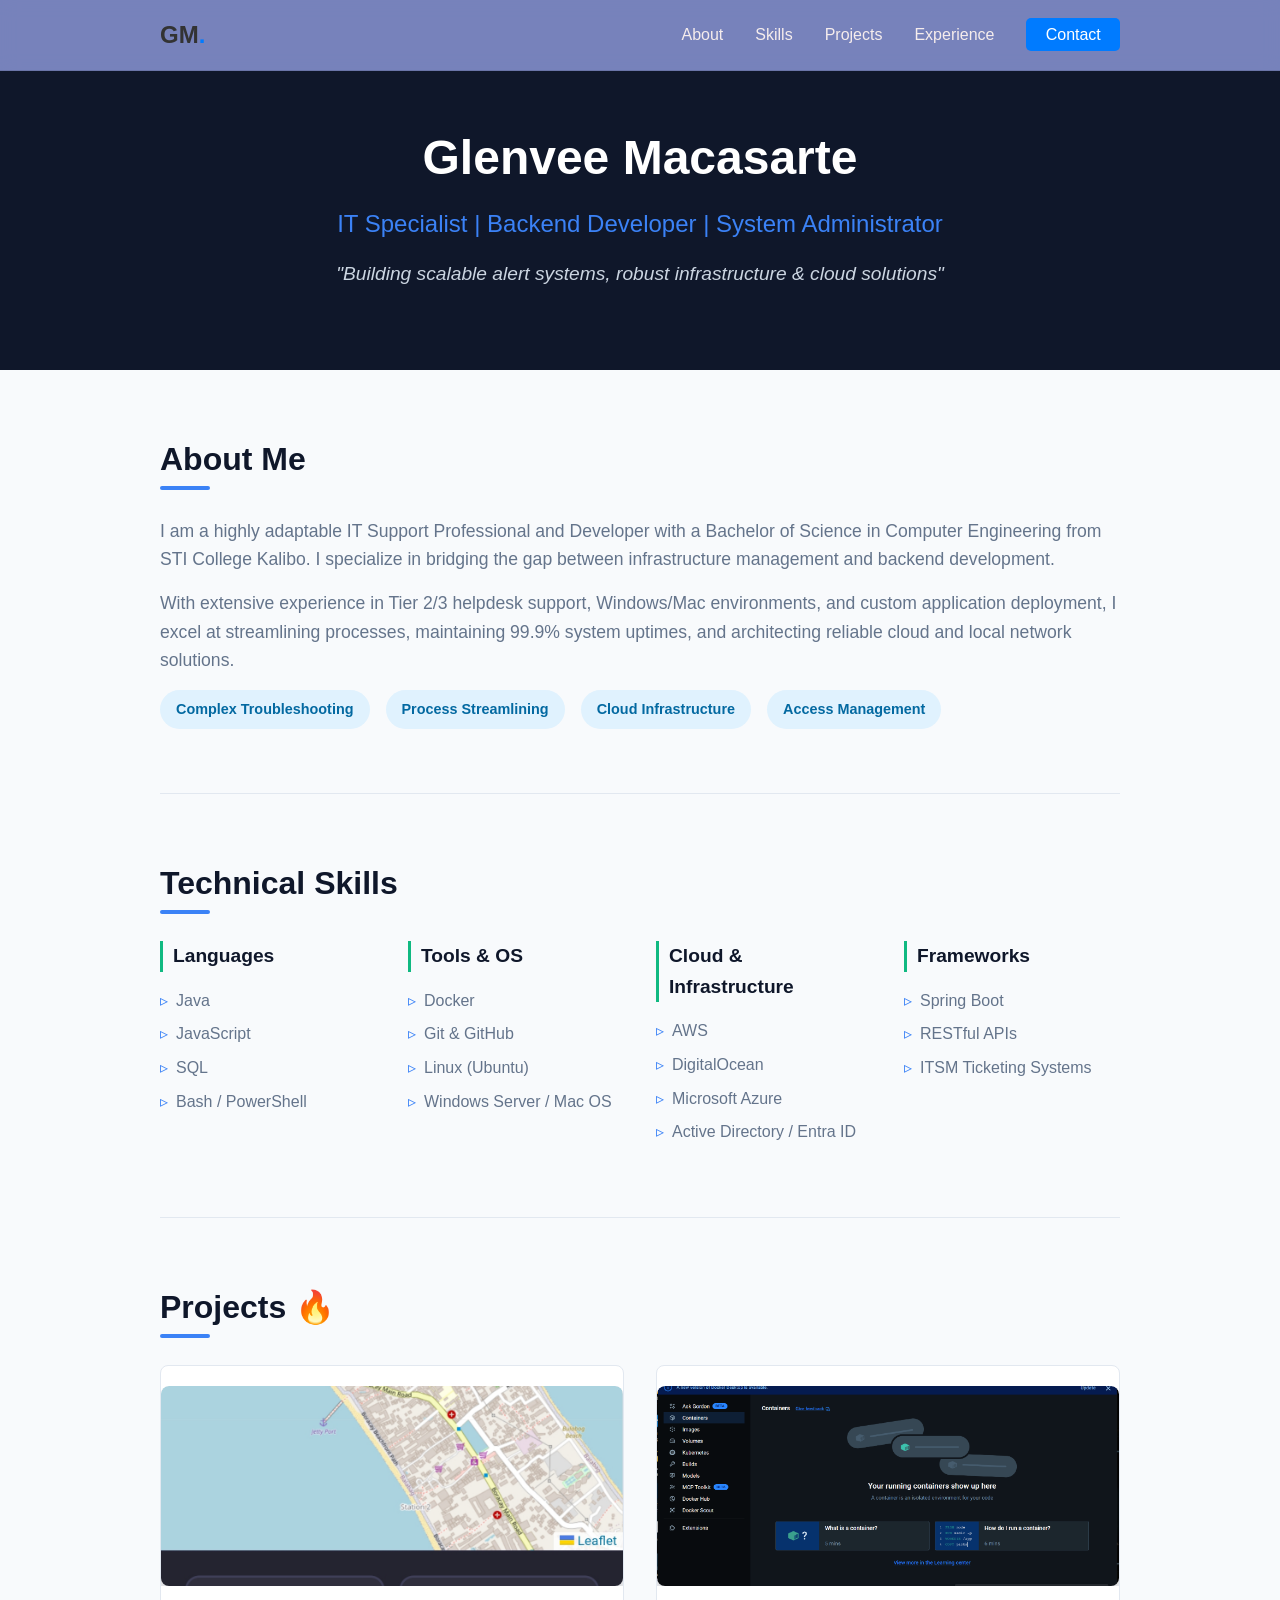
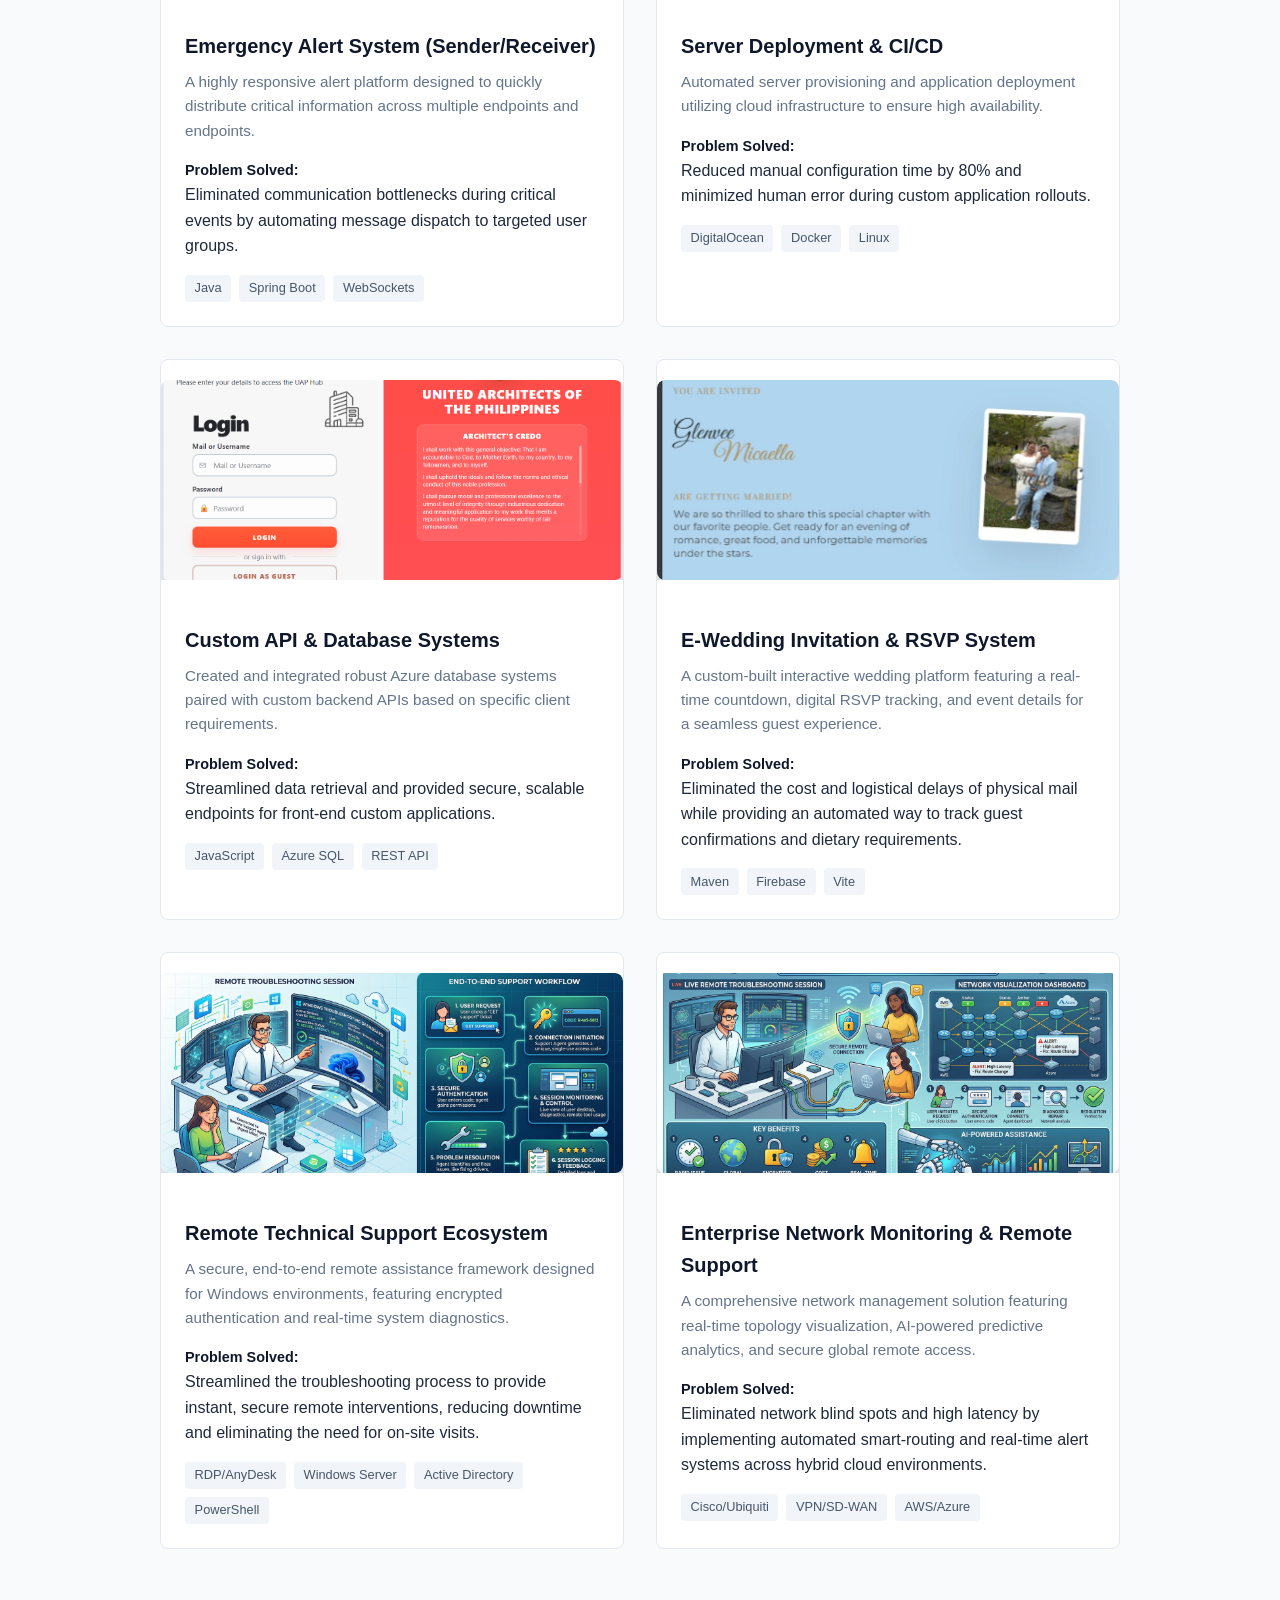
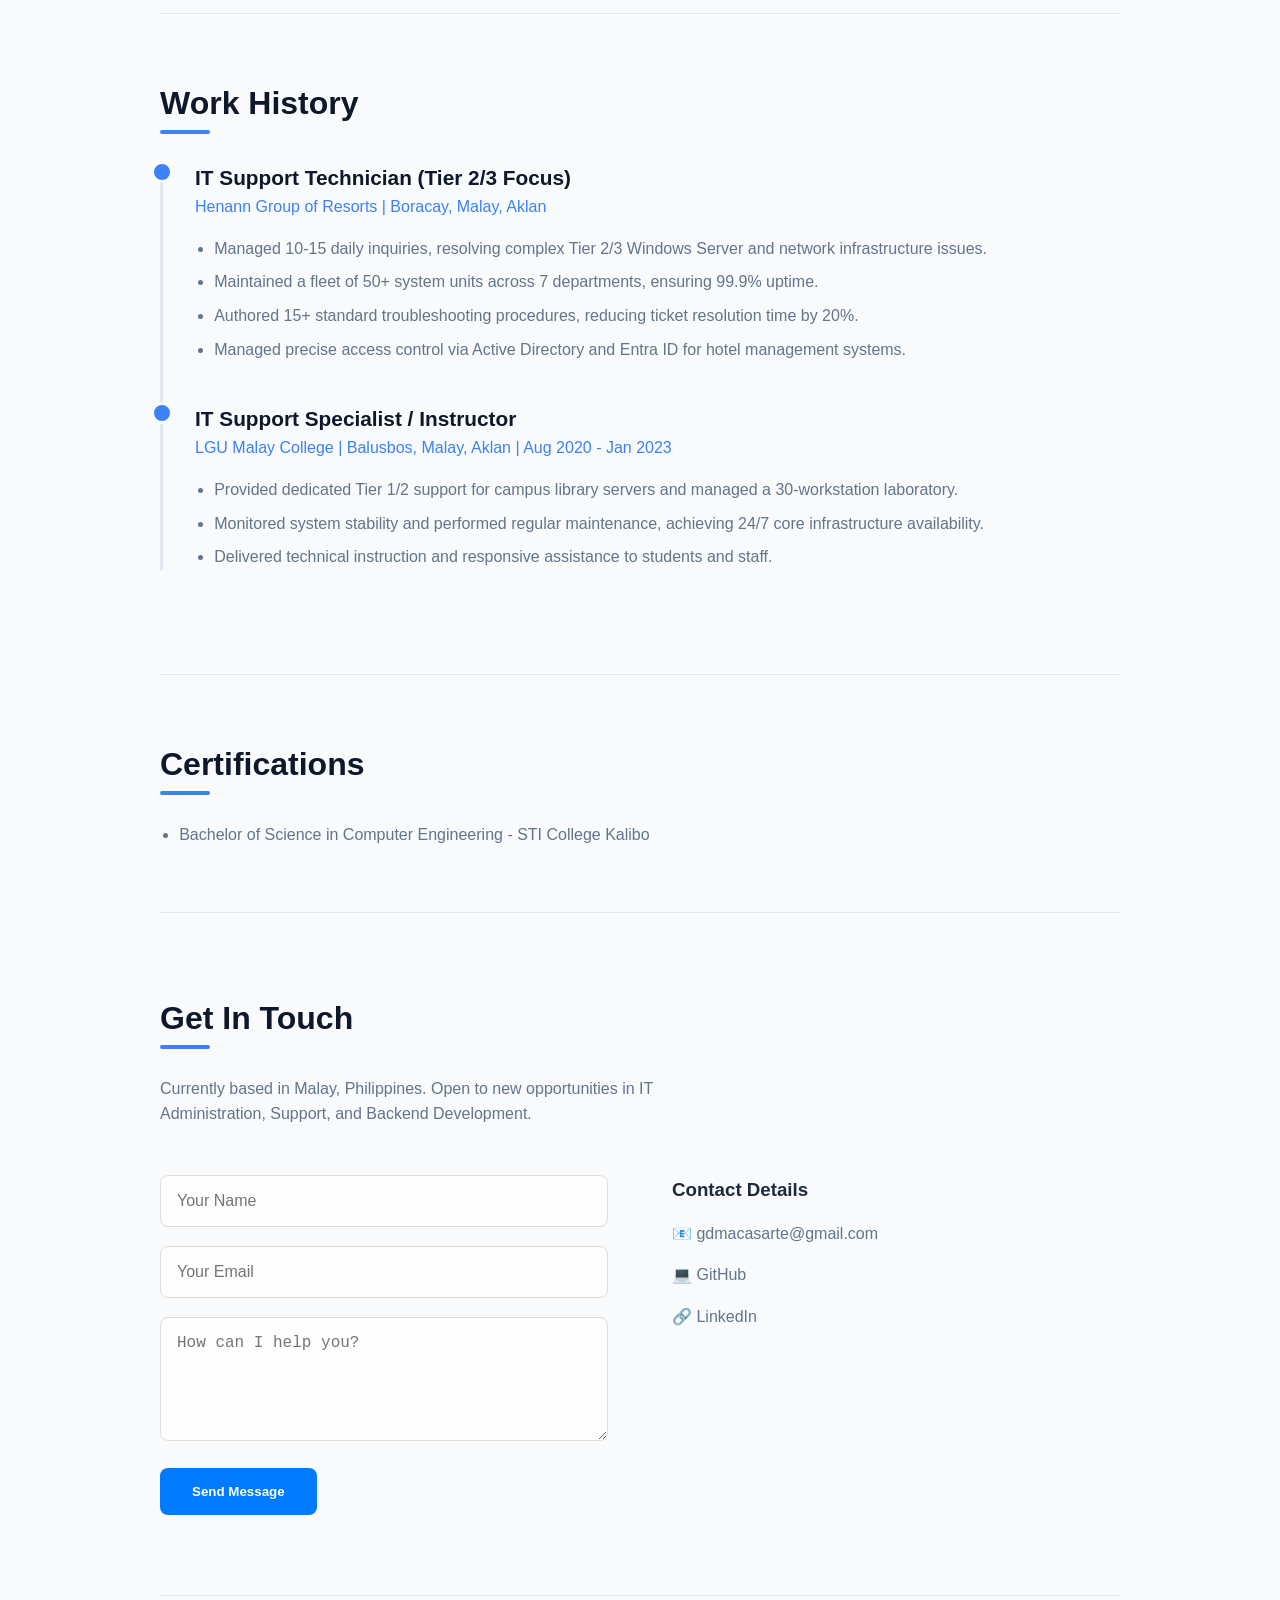
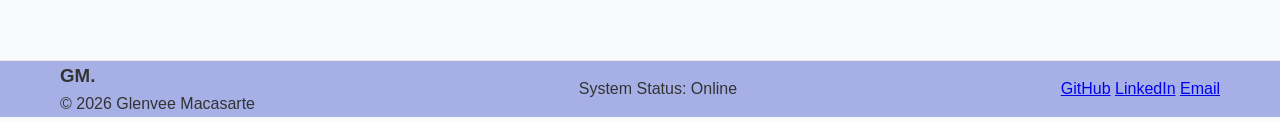
==== Portfolio/index.html @ 79150c3b "Revise portfolio HTML for enhanced SEO and content Updated portfolio HTML with new metadata, improve" ====
<!DOCTYPE html>
<html lang="en">
<head>
    <meta charset="UTF-8">
    <meta name="viewport" content="width=device-width, initial-scale=1.0">
    
    <title>Glenvee Macasarte | System Administrator & DevOps Portfolio</title>
    <meta name="title" content="Glenvee Macasarte | System Administrator & DevOps Portfolio">
    <meta name="description" content="Portfolio of Glenvee Macasarte, an IT Specialist bridging traditional IT operations with modern cloud DevOps and custom application deployment.">
    <meta name="author" content="Glenvee Macasarte">

    <meta property="og:type" content="website">
    <meta property="og:url" content="https://evildee09-glitch.github.io/GMPortfolio/Portfolio/">
    <meta property="og:title" content="Glenvee Macasarte | System Administrator & DevOps Portfolio">
    <meta property="og:description" content="Portfolio of Glenvee Macasarte, an IT Specialist bridging traditional IT operations with modern cloud DevOps and custom application deployment.">
    <meta property="og:image" content="https://evildee09-glitch.github.io/GMPortfolio/Portfolio/preview-image.jpg">

    <link rel="canonical" href="https://evildee09-glitch.github.io/GMPortfolio/Portfolio/">

    <link rel="icon" type="image/x-icon" href="favicon.ico">

    <link rel="stylesheet" href="style.css">
</head>
<body>
<nav class="navbar">
    <div class="container nav-container">
        <div class="logo">GM<span>.</span></div>
        <ul class="nav-links">
            <li><a href="#about">About</a></li>
            <li><a href="#skills">Skills</a></li>
            <li><a href="#projects">Projects</a></li>
            <li><a href="#experience">Experience</a></li>
            <li><a href="#contact" class="nav-cta">Contact</a></li>
        </ul>
    </div>
</nav>

<header class="hero">
    <div class="container">
        <h1>Glenvee Macasarte</h1>
        <h2>IT Specialist | Backend Developer | System Administrator</h2>
        <p class="tagline">"Building scalable alert systems, robust infrastructure & cloud solutions"</p>
    </div>
</header>

<div class="container">

    <section id="about">
        <h2 class="section-title">About Me</h2>
        <div class="about-content">
            <p>I am a highly adaptable IT Support Professional and Developer with a Bachelor of Science in Computer Engineering from STI College Kalibo. I specialize in bridging the gap between infrastructure management and backend development.</p>
            <p>With extensive experience in Tier 2/3 helpdesk support, Windows/Mac environments, and custom application deployment, I excel at streamlining processes, maintaining 99.9% system uptimes, and architecting reliable cloud and local network solutions.</p>

            <div class="strengths-list">
                <span class="strength-badge">Complex Troubleshooting</span>
                <span class="strength-badge">Process Streamlining</span>
                <span class="strength-badge">Cloud Infrastructure</span>
                <span class="strength-badge">Access Management</span>
            </div>
        </div>
    </section>

    <section id="skills">
        <h2 class="section-title">Technical Skills</h2>
        <div class="skills-grid">
            <div class="skill-category">
                <h3>Languages</h3>
                <ul>
                    <li>Java</li>
                    <li>JavaScript</li>
                    <li>SQL</li>
                    <li>Bash / PowerShell</li>
                </ul>
            </div>
            <div class="skill-category">
                <h3>Tools & OS</h3>
                <ul>
                    <li>Docker</li>
                    <li>Git & GitHub</li>
                    <li>Linux (Ubuntu)</li>
                    <li>Windows Server / Mac OS</li>
                </ul>
            </div>
            <div class="skill-category">
                <h3>Cloud & Infrastructure</h3>
                <ul>
                    <li>AWS</li>
                    <li>DigitalOcean</li>
                    <li>Microsoft Azure</li>
                    <li>Active Directory / Entra ID</li>
                </ul>
            </div>
            <div class="skill-category">
                <h3>Frameworks</h3>
                <ul>
                    <li>Spring Boot</li>
                    <li>RESTful APIs</li>
                    <li>ITSM Ticketing Systems</li>
                </ul>
            </div>
        </div>
    </section>

    <section id="projects">
        <h2 class="section-title">Projects 🔥</h2>
        <div class="projects-grid">

            <div class="project-card">
                <div class="project-image">
                    <img src="photo/EAS.jpg"
                         alt="Remote Windows Support Architecture Diagram"
                         class="responsive-diagram">
                </div>
                <div class="project-content">
                    <h3 class="project-title">Emergency Alert System (Sender/Receiver)</h3>
                    <p class="project-desc">A highly responsive alert platform designed to quickly distribute critical information across multiple endpoints and endpoints.</p>

                    <div class="project-meta">
                        <strong>Problem Solved:</strong> Eliminated communication bottlenecks during critical events by automating message dispatch to targeted user groups.
                    </div>

                    <div class="tech-tags">
                        <span class="tech-tag">Java</span>
                        <span class="tech-tag">Spring Boot</span>
                        <span class="tech-tag">WebSockets</span>
                    </div>
                </div>
            </div>

            <div class="project-card">
                <div class="project-image">
                    <img src="photo/DOCKER.png"
                         alt="Remote Windows Support Architecture Diagram"
                         class="responsive-diagram">
                </div>
                <div class="project-content">
                    <h3 class="project-title">Server Deployment & CI/CD</h3>
                    <p class="project-desc">Automated server provisioning and application deployment utilizing cloud infrastructure to ensure high availability.</p>

                    <div class="project-meta">
                        <strong>Problem Solved:</strong> Reduced manual configuration time by 80% and minimized human error during custom application rollouts.
                    </div>

                    <div class="tech-tags">
                        <span class="tech-tag">DigitalOcean</span>
                        <span class="tech-tag">Docker</span>
                        <span class="tech-tag">Linux</span>
                    </div>
                </div>
            </div>

            <div class="project-card">
                <div class="project-image">
                    <img src="photo/UAP.png"
                         alt="Remote Windows Support Architecture Diagram"
                         class="responsive-diagram">
                </div>
                <div class="project-content">
                    <h3 class="project-title">Custom API & Database Systems</h3>
                    <p class="project-desc">Created and integrated robust Azure database systems paired with custom backend APIs based on specific client requirements.</p>

                    <div class="project-meta">
                        <strong>Problem Solved:</strong> Streamlined data retrieval and provided secure, scalable endpoints for front-end custom applications.
                    </div>

                    <div class="tech-tags">
                        <span class="tech-tag">JavaScript</span>
                        <span class="tech-tag">Azure SQL</span>
                        <span class="tech-tag">REST API</span>
                    </div>
                </div>
            </div>
            <div class="project-card">
                <div class="project-image">
                    <img src="photo/WEBINVITES.png"
                         alt="Glenvee and Micaella Wedding Invitation Web App"
                         class="responsive-diagram">
                </div>
                <div class="project-content">
                    <h3 class="project-title">E-Wedding Invitation & RSVP System</h3>
                    <p class="project-desc">A custom-built interactive wedding platform featuring a real-time countdown, digital RSVP tracking, and event details for a seamless guest experience.</p>

                    <div class="project-meta">
                        <strong>Problem Solved:</strong> Eliminated the cost and logistical delays of physical mail while providing an automated way to track guest confirmations and dietary requirements.
                    </div>

                    <div class="tech-tags">
                        <span class="tech-tag">Maven</span>
                        <span class="tech-tag">Firebase</span>
                        <span class="tech-tag">Vite</span>
                    </div>
                </div>
            </div>

            <div class="project-card">
                <div class="project-image">
                    <img src="photo/Remote.png"
                         alt="Comprehensive Remote Windows Support Ecosystem"
                         class="responsive-diagram">
                </div>
                <div class="project-content">
                    <h3 class="project-title">Remote Technical Support Ecosystem</h3>
                    <p class="project-desc">A secure, end-to-end remote assistance framework designed for Windows environments, featuring encrypted authentication and real-time system diagnostics.</p>

                    <div class="project-meta">
                        <strong>Problem Solved:</strong> Streamlined the troubleshooting process to provide instant, secure remote interventions, reducing downtime and eliminating the need for on-site visits.
                    </div>

                    <div class="tech-tags">
                        <span class="tech-tag">RDP/AnyDesk</span>
                        <span class="tech-tag">Windows Server</span>
                        <span class="tech-tag">Active Directory</span>
                        <span class="tech-tag">PowerShell</span>
                    </div>
                </div>
            </div>

            <div class="project-card">
                <div class="project-image">
                    <img src="photo/Network.png"
                         alt="Network Remote Support and Visualization Dashboard"
                         class="responsive-diagram">
                </div>
                <div class="project-content">
                    <h3 class="project-title">Enterprise Network Monitoring & Remote Support</h3>
                    <p class="project-desc">A comprehensive network management solution featuring real-time topology visualization, AI-powered predictive analytics, and secure global remote access.</p>

                    <div class="project-meta">
                        <strong>Problem Solved:</strong> Eliminated network blind spots and high latency by implementing automated smart-routing and real-time alert systems across hybrid cloud environments.
                    </div>

                    <div class="tech-tags">
                        <span class="tech-tag">Cisco/Ubiquiti</span>
                        <span class="tech-tag">VPN/SD-WAN</span>
                        <span class="tech-tag">AWS/Azure</span>

                    </div>
                </div>
            </div>


        </div>
    </section>

    <section id="experience">
        <h2 class="section-title">Work History</h2>
        <div class="timeline">

            <div class="timeline-item">
                <div class="timeline-role">IT Support Technician (Tier 2/3 Focus)</div>
                <div class="timeline-company">Henann Group of Resorts | Boracay, Malay, Aklan</div>
                <ul>
                    <li>Managed 10-15 daily inquiries, resolving complex Tier 2/3 Windows Server and network infrastructure issues.</li>
                    <li>Maintained a fleet of 50+ system units across 7 departments, ensuring 99.9% uptime.</li>
                    <li>Authored 15+ standard troubleshooting procedures, reducing ticket resolution time by 20%.</li>
                    <li>Managed precise access control via Active Directory and Entra ID for hotel management systems.</li>
                </ul>
            </div>

            <div class="timeline-item">
                <div class="timeline-role">IT Support Specialist / Instructor</div>
                <div class="timeline-company">LGU Malay College | Balusbos, Malay, Aklan | Aug 2020 - Jan 2023</div>
                <ul>
                    <li>Provided dedicated Tier 1/2 support for campus library servers and managed a 30-workstation laboratory.</li>
                    <li>Monitored system stability and performed regular maintenance, achieving 24/7 core infrastructure availability.</li>
                    <li>Delivered technical instruction and responsive assistance to students and staff.</li>
                </ul>
            </div>

        </div>
    </section>

    <section id="certifications">
        <h2 class="section-title">Certifications</h2>
        <ul style="color: var(--text-light); padding-left: 1.2rem;">
            <li>Bachelor of Science in Computer Engineering - STI College Kalibo</li>

        </ul>
    </section>

    <section id="contact">
        <h2 class="section-title">Get In Touch</h2>
        <p class="contact-subtitle">Currently based in Malay, Philippines. Open to new opportunities in IT Administration, Support, and Backend Development.</p>

        <div class="contact-grid">
            <form action="https://formspree.io/f/your-id-here" method="POST" class="contact-form">
                <div class="form-group">
                    <input type="text" name="name" placeholder="Your Name" required>
                </div>
                <div class="form-group">
                    <input type="email" name="_replyto" placeholder="Your Email" required>
                </div>
                <div class="form-group">
                    <textarea name="message" rows="5" placeholder="How can I help you?" required></textarea>
                </div>
                <button type="submit" class="submit-btn">Send Message</button>
            </form>

            <div class="contact-info">
                <h3>Contact Details</h3>
                <div class="contact-links-vertical">
                    <a href="mailto:gdmacasarte@gmail.com">📧 gdmacasarte@gmail.com</a>
                    <a href="https://github.com/evildee09-glitch" target="_blank">💻 GitHub</a>
                    <a href="https://linkedin.com/in/glenvee-macasarte" target="_blank">🔗 LinkedIn</a>
                </div>
            </div>
        </div>
    </section>

    <footer class="main-footer">
        <div class="container"> <div class="footer-content">
            <div class="footer-brand">
                <h3>GM<span>.</span></h3>
                <p>© 2026 Glenvee Macasarte</p>
            </div>

            <div class="system-status">
                <span class="status-dot"></span>
                System Status: Online
            </div>

            <div class="footer-socials">
                <a href="#">GitHub</a>
                <a href="#">LinkedIn</a>
                <a href="#">Email</a>
            </div>
        </div>
        </div>
    </footer>
</div>

</body>
</html>
---- Portfolio/style.css ----
/* Base Variables & Reset */
:root {
    --primary: #0f172a;
    --secondary: #3b82f6;
    --accent: #10b981;
    --text-dark: #1e293b;
    --text-light: #64748b;
    --bg-light: #f8fafc;
    --card-bg: #ffffff;
    --border: #e2e8f0;
}

* {
    margin: 0;
    padding: 0;
    box-sizing: border-box;
}

body {
    font-family: -apple-system, BlinkMacSystemFont, 'Segoe UI', Roboto, Oxygen, Ubuntu, Cantarell, sans-serif;
    line-height: 1.6;
    color: var(--text-dark);
    background-color: var(--bg-light);
}

.container {
    max-width: 1000px;
    margin: 0 auto;
    padding: 0 20px;
}

/* Hero Section */
.hero {
    text-align: center;
    padding: 5rem 20px;
    background-color: var(--primary);
    color: white;
}

.hero h1 {
    font-size: 3rem;
    margin-bottom: 0.5rem;
}

.hero h2 {
    font-size: 1.5rem;
    color: var(--secondary);
    font-weight: 500;
    margin-bottom: 1rem;
}

.hero p.tagline {
    font-size: 1.2rem;
    color: #cbd5e1;
    font-style: italic;
}

/* Sections */
section {
    padding: 4rem 0;
    border-bottom: 1px solid var(--border);
}

section:last-child {
    border-bottom: none;
}

.section-title {
    font-size: 2rem;
    color: var(--primary);
    margin-bottom: 2rem;
    position: relative;
    display: inline-block;
}

.section-title::after {
    content: '';
    position: absolute;
    bottom: -5px;
    left: 0;
    width: 50px;
    height: 4px;
    background-color: var(--secondary);
    border-radius: 2px;
}

/* About Me */
.about-content p {
    margin-bottom: 1rem;
    color: var(--text-light);
    font-size: 1.1rem;
}

.strengths-list {
    display: flex;
    gap: 1rem;
    flex-wrap: wrap;
    margin-top: 1rem;
}

.strength-badge {
    background: #e0f2fe;
    color: #0369a1;
    padding: 0.5rem 1rem;
    border-radius: 20px;
    font-weight: 600;
    font-size: 0.9rem;
}

/* Technical Skills */
.skills-grid {
    display: grid;
    grid-template-columns: repeat(auto-fit, minmax(200px, 1fr));
    gap: 2rem;
}

.skill-category h3 {
    font-size: 1.2rem;
    color: var(--primary);
    margin-bottom: 1rem;
    border-left: 3px solid var(--accent);
    padding-left: 10px;
}

.skill-category ul {
    list-style: none;
    color: var(--text-light);
}

.skill-category li {
    margin-bottom: 0.5rem;
    display: flex;
    align-items: center;
}

.skill-category li::before {
    content: '▹';
    color: var(--secondary);
    margin-right: 8px;
}

/* Projects Section (Cards) */
.projects-grid {
    display: grid;
    grid-template-columns: repeat(auto-fit, minmax(300px, 1fr));
    gap: 2rem;
}

.project-card {
    background: var(--card-bg);
    border: 1px solid var(--border);
    border-radius: 8px;
    overflow: hidden;
    transition: transform 0.3s ease, box-shadow 0.3s ease;
}

.project-card:hover {
    transform: translateY(-5px);
    box-shadow: 0 10px 20px rgba(0,0,0,0.1);
}

.project-image {
    width: 100%;
    height: 180px;
    background-color: #e2e8f0;
    display: flex;
    align-items: center;
    justify-content: center;
    color: #94a3b8;
    font-size: 0.9rem;
}

.project-content {
    padding: 1.5rem;
}

.project-title {
    font-size: 1.25rem;
    color: var(--primary);
    margin-bottom: 0.5rem;
}

.project-desc {
    color: var(--text-light);
    font-size: 0.95rem;
    margin-bottom: 1rem;
}

.project-meta strong {
    color: var(--primary);
    display: block;
    margin-top: 0.5rem;
    font-size: 0.9rem;
}

.tech-tags {
    display: flex;
    flex-wrap: wrap;
    gap: 0.5rem;
    margin-top: 1rem;
}

.tech-tag {
    background: #f1f5f9;
    color: #475569;
    font-size: 0.8rem;
    padding: 0.2rem 0.6rem;
    border-radius: 4px;
}

/* Experience */
.timeline {
    border-left: 3px solid var(--border);
    padding-left: 2rem;
}

.timeline-item {
    margin-bottom: 2.5rem;
    position: relative;
}

.timeline-item::before {
    content: '';
    position: absolute;
    left: -2.75rem;
    top: 0;
    width: 1rem;
    height: 1rem;
    background: var(--secondary);
    border-radius: 50%;
    border: 3px solid var(--bg-light);
}

.timeline-role {
    font-size: 1.3rem;
    color: var(--primary);
    font-weight: bold;
}

.timeline-company {
    color: var(--secondary);
    font-weight: 500;
    margin-bottom: 1rem;
}

.timeline-item ul {
    padding-left: 1.2rem;
    color: var(--text-light);
}

.timeline-item li {
    margin-bottom: 0.5rem;
}

/* Certifications & Contact */
.contact-links {
    display: flex;
    gap: 2rem;
    margin-top: 1.5rem;
}

.contact-links a {
    text-decoration: none;
    color: var(--secondary);
    font-weight: bold;
    font-size: 1.1rem;
    display: flex;
    align-items: center;
    gap: 0.5rem;
}

.contact-links a:hover {
    color: var(--primary);
}

@media (max-width: 768px) {
    .hero h1 { font-size: 2.2rem; }
    .hero h2 { font-size: 1.2rem; }
    .contact-links { flex-direction: column; gap: 1rem; }
}
.project-image {
    margin: 20px 0;
    display: flex;
    justify-content: center;
}

.responsive-diagram {
    width: 100%;
    max-width: 1200px; /* Prevents the image from becoming too large on desktops */
    height: auto;
    border-radius: 8px;
    box-shadow: 0 4px 12px rgba(0, 0, 0, 0.15);
    transition: transform 0.3s ease;
}

/* Subtle hover effect for interactivity */
.responsive-diagram:hover {
    transform: scale(1.02);
    box-shadow: 0 8px 24px rgba(0, 0, 0, 0.2);
}
.project-image {
    width: 100%;
    height: 200px; /* Set a fixed height for the header area */
    overflow: hidden; /* Clips anything that goes outside the box */
    border-radius: 8px 8px 0 0; /* Keeps the top corners rounded */
    display: flex;
    align-items: center;
    justify-content: center;
    background-color: #f0f2f5; /* Fallback color while image loads */
}

.project-image img {
    width: 100%;
    height: 100%;
    object-fit: cover; /* This is the "magic" property that crops it perfectly */
    object-position: center; /* Ensures the most important part of the photo is visible */
    display: block;
}
/* Navigation Bar Styling */
.navbar {
    position: fixed;
    top: 0;
    width: 100%;
    z-index: 1000;
    background: rgba(146, 158, 224, 0.8); /* White with transparency */
    backdrop-filter: blur(10px); /* Frosted glass effect */
    border-bottom: 1px solid rgba(0, 0, 0, 0.1);
    padding: 1rem 0;
}

.nav-container {
    display: flex;
    justify-content: space-between;
    align-items: center;
}

.logo {
    font-size: 1.5rem;
    font-weight: 800;
    color: #333;
}

.logo span {
    color: #007bff; /* Matching a standard tech-blue accent */
}

.nav-links {
    display: flex;
    list-style: none;
    gap: 2rem;
    align-items: center;
}

.nav-links a {
    text-decoration: none;
    color: #f6eded;
    font-weight: 500;
    transition: color 0.3s ease;
}

.nav-links a:hover {
    color: #007bff;
}

/* Contact Button inside Nav */
.nav-cta {
    background: #007bff;
    color: #fff !important;
    padding: 0.5rem 1.2rem;
    border-radius: 5px;
    transition: background 0.3s ease !important;
}

.nav-cta:hover {
    background: #0056b3;
}

/* Offset for Anchor Links (so header doesn't cover content) */
section {
    scroll-margin-top: 80px;
}

/* Hero Section Adjustment */
.hero {
    padding-top: 120px; /* Keeps hero from hiding behind the fixed nav */
}

/* Responsive Menu */
@media (max-width: 768px) {
    .nav-links {
        gap: 1rem;
        font-size: 0.9rem;
    }
}
#contact {
    padding: 80px 0;
}

.contact-subtitle {
    color: var(--text-light);
    margin-bottom: 3rem;
    max-width: 600px;
}

.contact-grid {
    display: grid;
    grid-template-columns: 1fr 1fr;
    gap: 4rem;
    align-items: start;
}

.contact-form {
    display: flex;
    flex-direction: column;
    gap: 1.2rem;
}

.form-group input,
.form-group textarea {
    width: 100%;
    padding: 1rem;
    border: 1px solid #ddd;
    border-radius: 8px;
    background: #fdfdfd;
    font-size: 1rem;
    transition: border-color 0.3s ease;
}

.form-group input:focus,
.form-group textarea:focus {
    outline: none;
    border-color: #007bff;
    background: #fff;
}

.submit-btn {
    background: #007bff;
    color: white;
    padding: 1rem 2rem;
    border: none;
    border-radius: 8px;
    font-weight: 600;
    cursor: pointer;
    transition: background 0.3s ease;
    align-self: flex-start;
}

.submit-btn:hover {
    background: #0056b3;
}

.contact-links-vertical {
    display: flex;
    flex-direction: column;
    gap: 1rem;
    margin-top: 1rem;
}

.contact-links-vertical a {
    text-decoration: none;
    color: var(--text-light);
    transition: color 0.3s ease;
}

.contact-links-vertical a:hover {
    color: #007bff;
}

/* Mobile Layout */
@media (max-width: 768px) {
    .contact-grid {
        grid-template-columns: 1fr;
        gap: 2rem;
    }
}.main-footer {
     width: 100vw; /* Forces full viewport width */
     position: relative;
     left: 50%;
     right: 50%;
     margin-left: -50vw;
     margin-right: -50vw; /* This "break-out" trick ensures it ignores parent containers */

     background-color: rgba(146, 158, 224, 0.8);
     backdrop-filter: blur(5px);
     border-top: 1px solid #eaeaea;
     margin-top: 4rem;
     color: #333;
 }

 /* Ensure the content doesn't touch the screen edges */
 .main-footer .container {
     max-width: 1200px; /* Or whatever your site's main width is */
     margin: 0 auto;
     padding: 0 20px;
 }

 .footer-content {
     display: flex;
     justify-content: space-between;
     align-items: center;
     flex-wrap: wrap;
     gap: 2rem;
 }
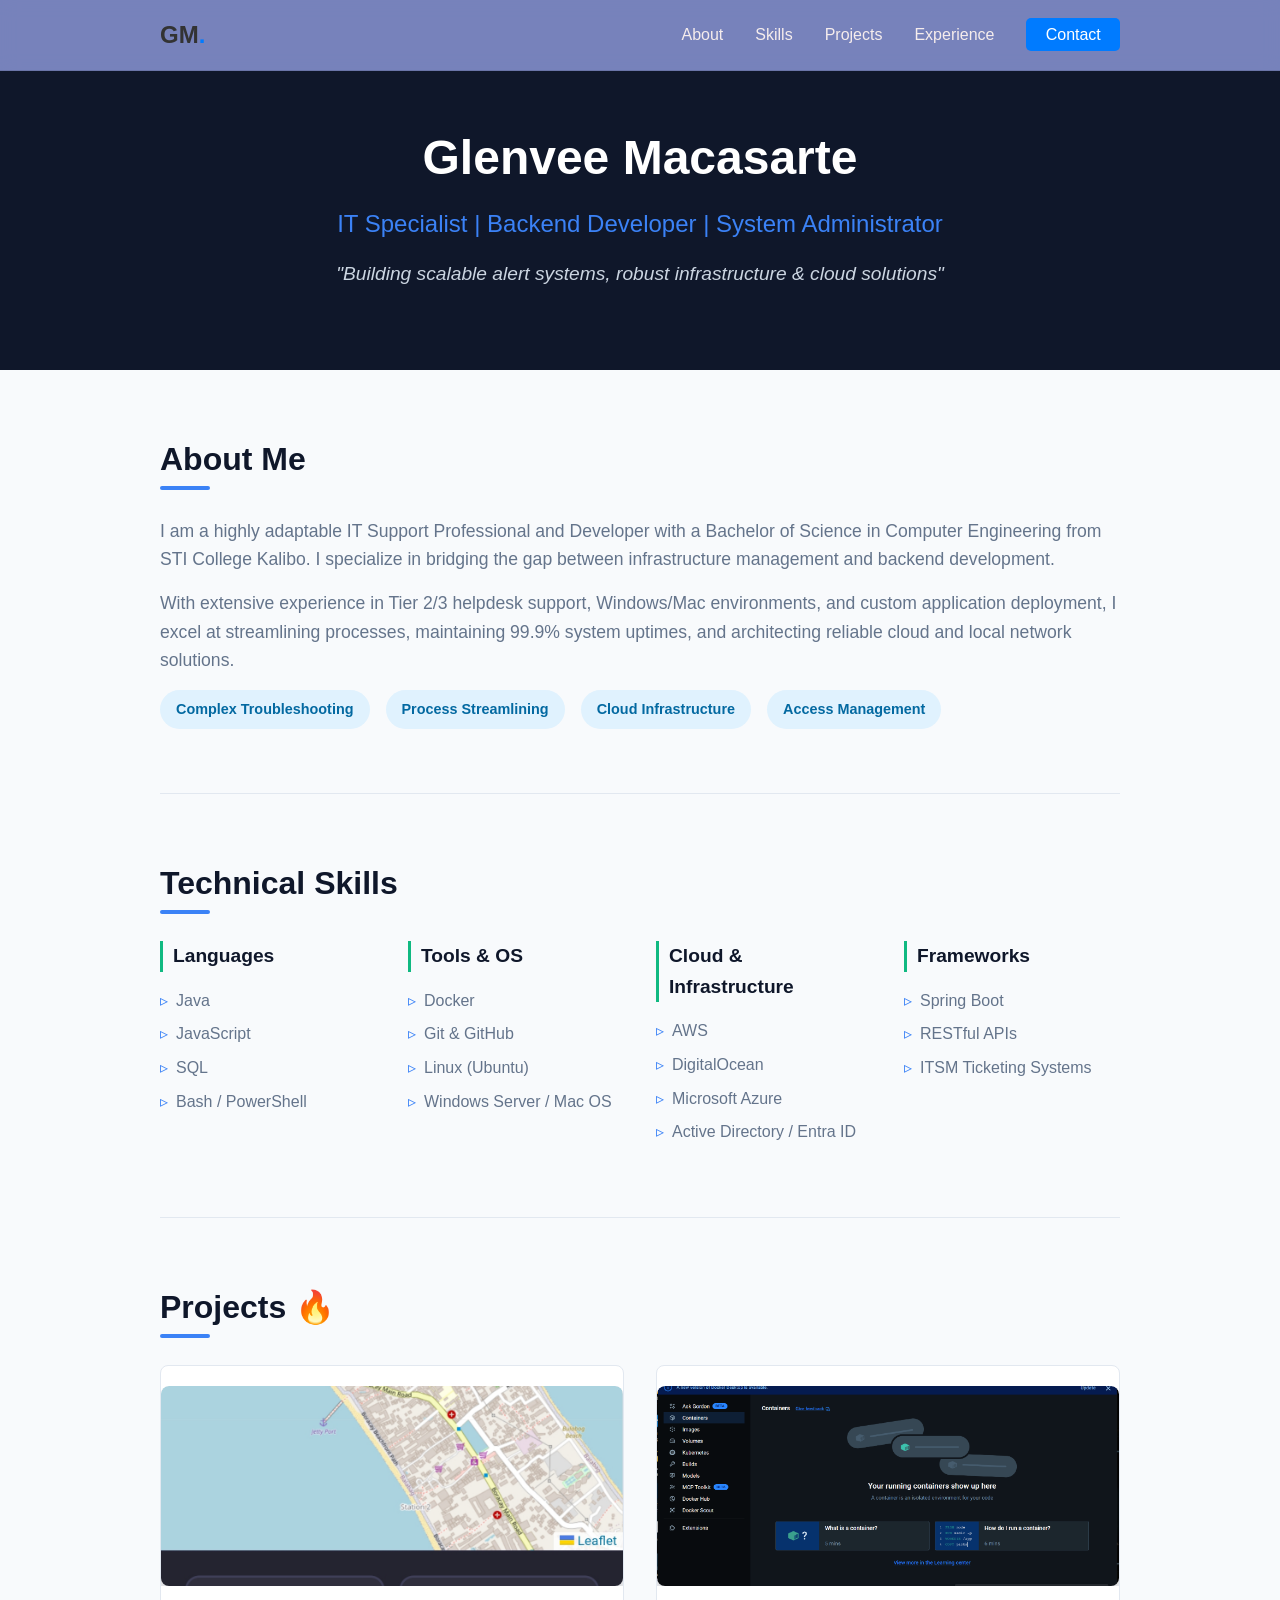
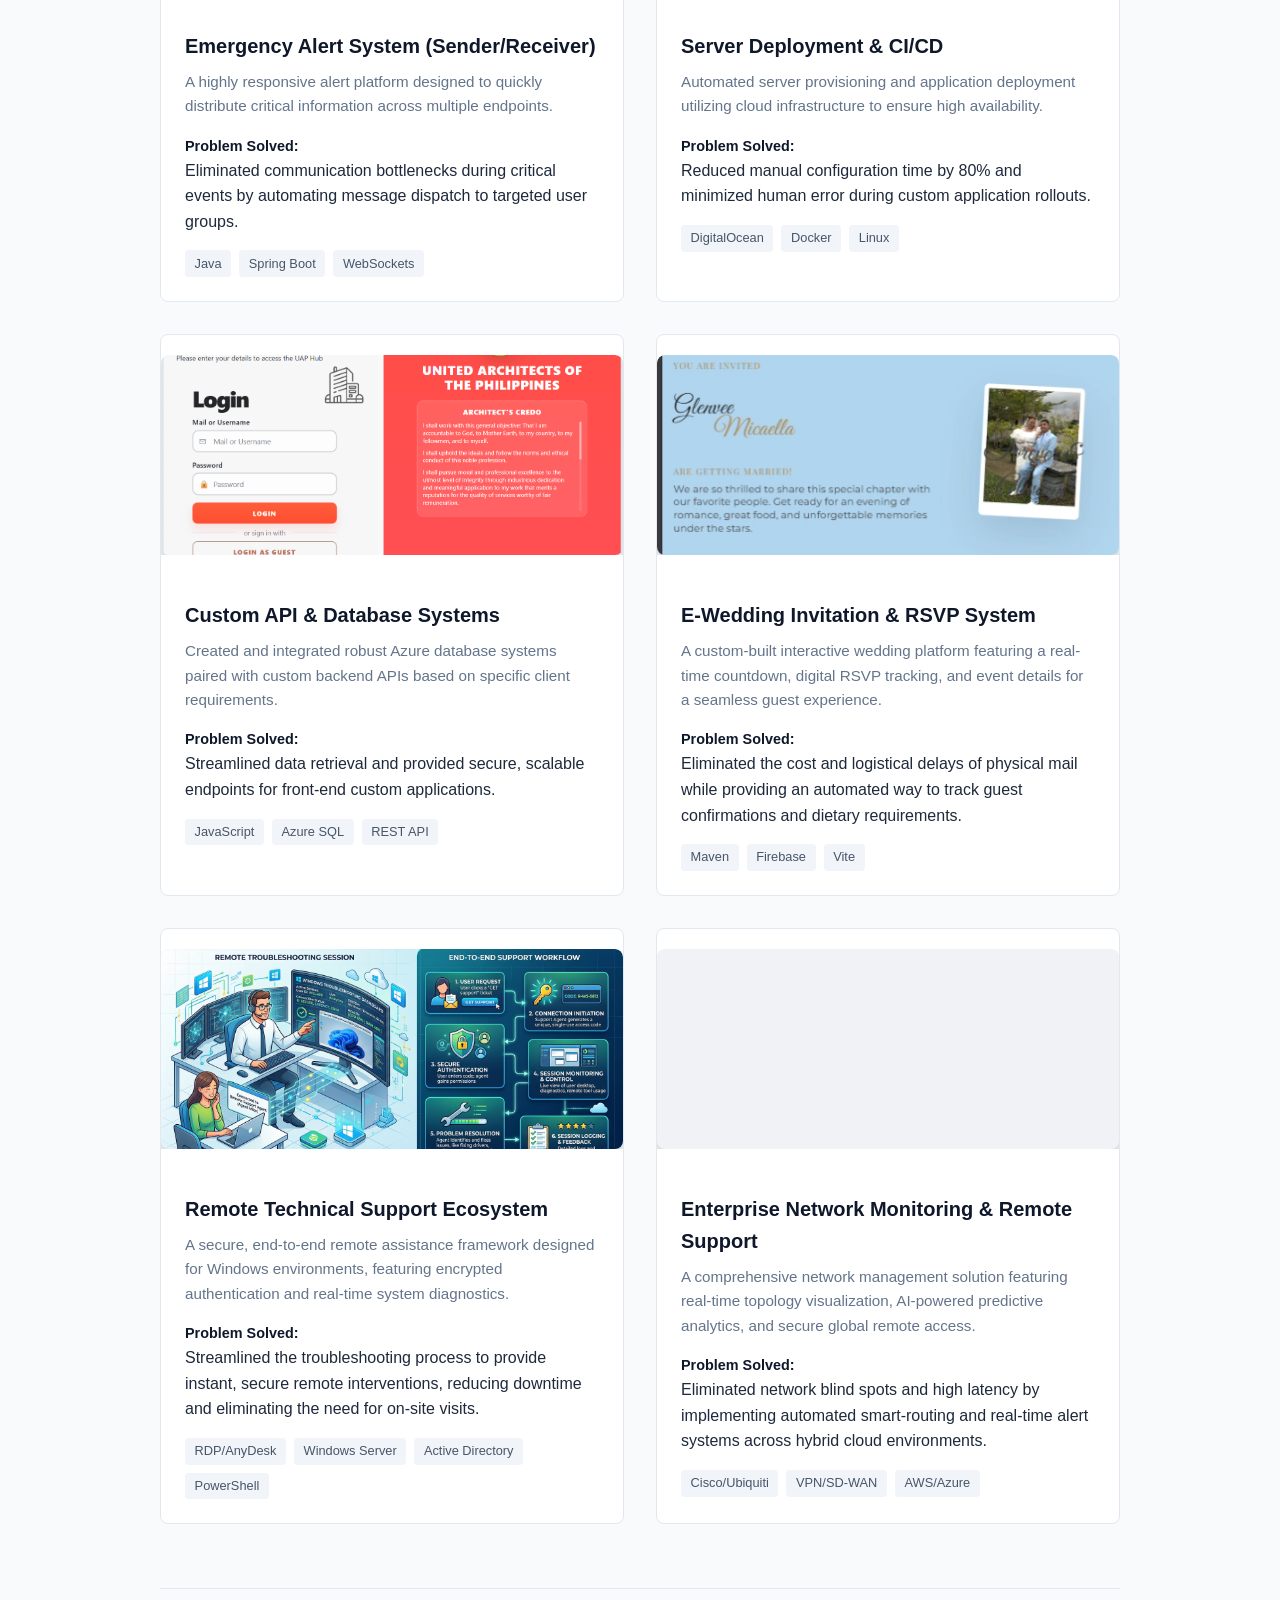
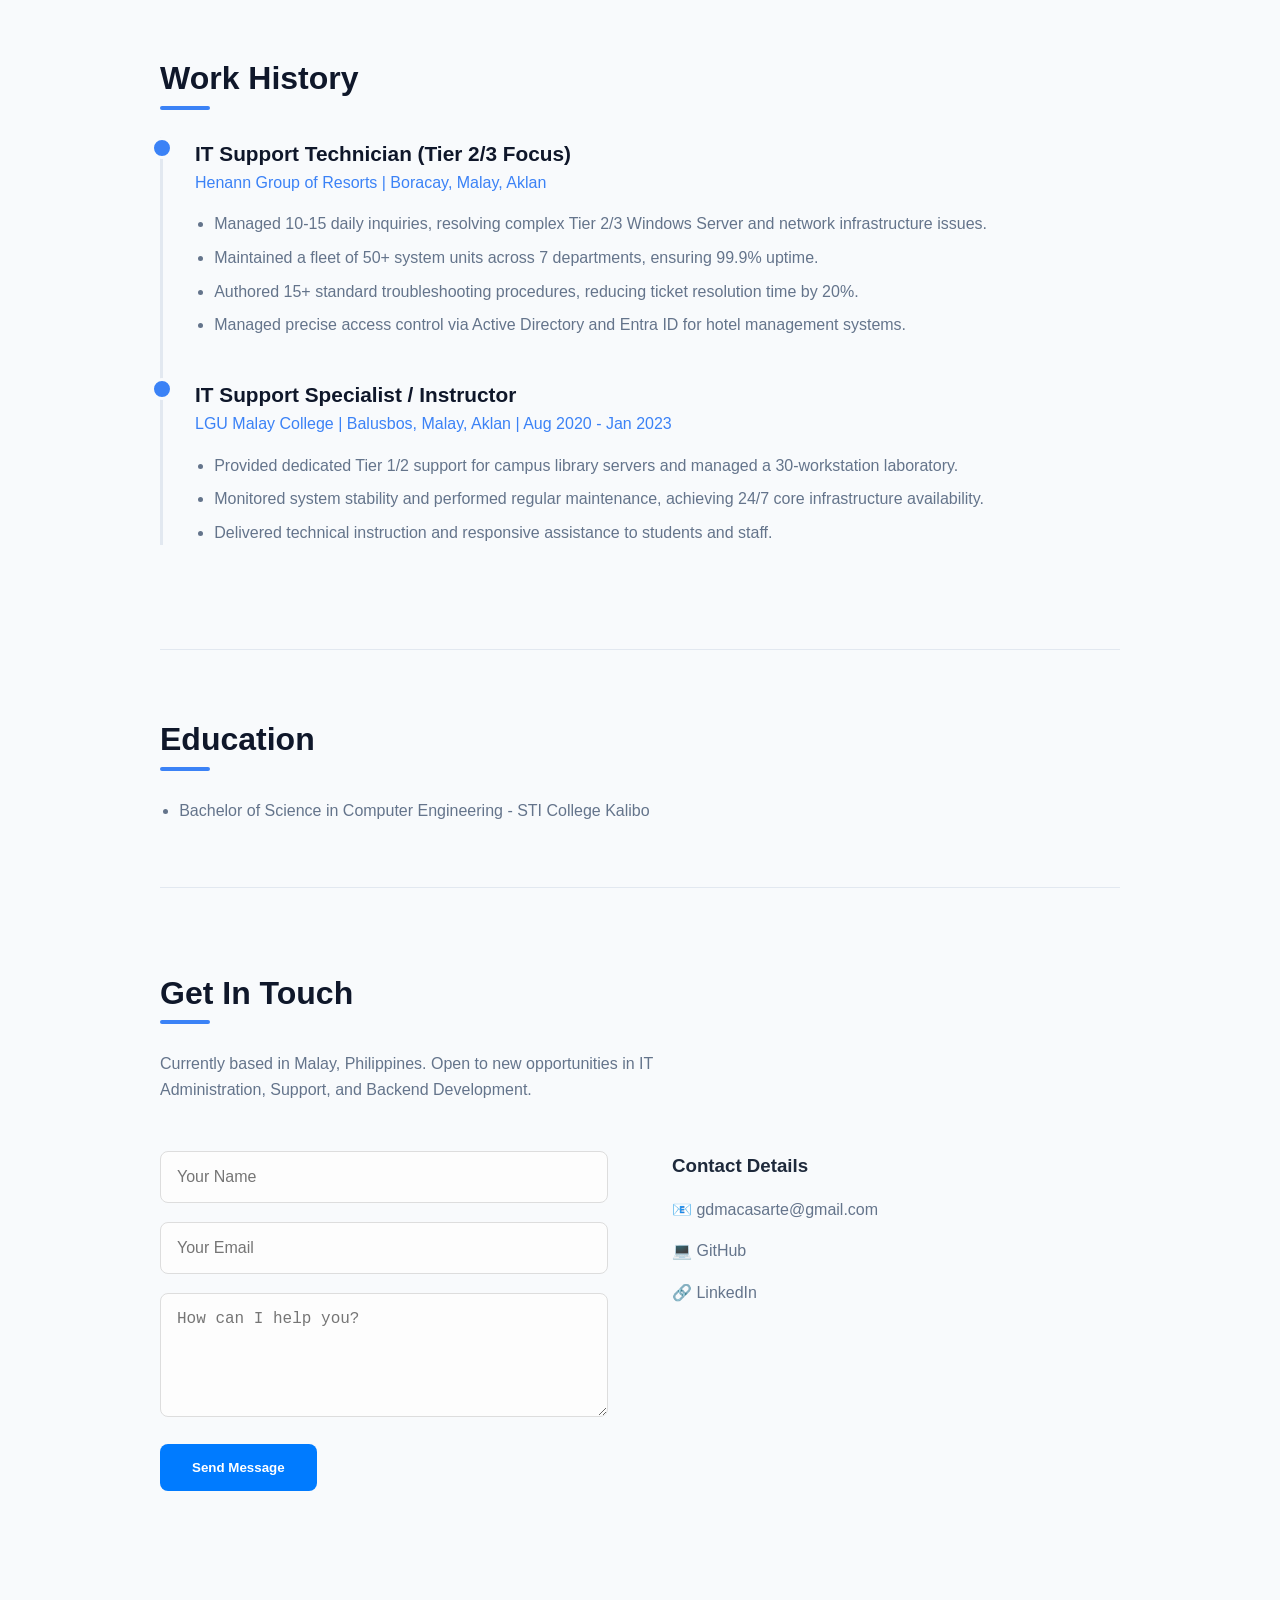
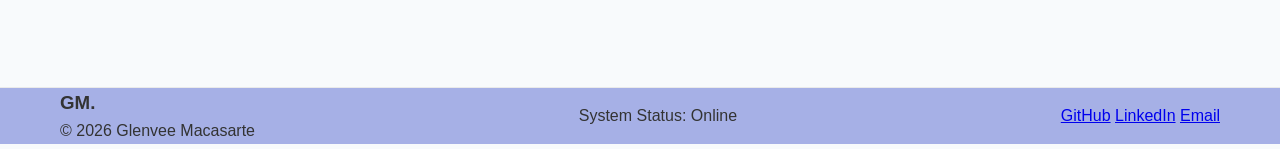
==== commit 53d4c2e7: "Update print statement from 'Hello' to 'Goodbye'" ====
--- a/Portfolio/index.html
+++ b/Portfolio/index.html
@@ -3,7 +3,9 @@
 <head>
     <meta charset="UTF-8">
     <meta name="viewport" content="width=device-width, initial-scale=1.0">
-    
+    <meta name="theme-color" content="#0f172a">
+    <meta name="google-site-verification" content="XrYCUzlfqJavplp3rk2WgLqj_9gWem3wsnsIMUpjXOE">
+
     <title>Glenvee Macasarte | System Administrator & DevOps Portfolio</title>
     <meta name="title" content="Glenvee Macasarte | System Administrator & DevOps Portfolio">
     <meta name="description" content="Portfolio of Glenvee Macasarte, an IT Specialist bridging traditional IT operations with modern cloud DevOps and custom application deployment.">
@@ -15,14 +17,43 @@
     <meta property="og:description" content="Portfolio of Glenvee Macasarte, an IT Specialist bridging traditional IT operations with modern cloud DevOps and custom application deployment.">
     <meta property="og:image" content="https://evildee09-glitch.github.io/GMPortfolio/Portfolio/preview-image.jpg">
 
+    <meta name="twitter:card" content="summary_large_image">
+    <meta name="twitter:title" content="Glenvee Macasarte | System Administrator & DevOps Portfolio">
+    <meta name="twitter:image" content="https://evildee09-glitch.github.io/GMPortfolio/Portfolio/preview-image.jpg">
+
     <link rel="canonical" href="https://evildee09-glitch.github.io/GMPortfolio/Portfolio/">
-
     <link rel="icon" type="image/x-icon" href="favicon.ico">
-
     <link rel="stylesheet" href="style.css">
+
+    <script type="application/ld+json">
+    {
+      "@context": "https://schema.org",
+      "@type": "Person",
+      "name": "Glenvee Macasarte",
+      "jobTitle": "IT Specialist | Backend Developer | System Administrator",
+      "email": "mailto:gdmacasarte@gmail.com",
+      "url": "https://evildee09-glitch.github.io/GMPortfolio/Portfolio/",
+      "address": { "@type": "PostalAddress", "addressLocality": "Malay", "addressRegion": "Aklan", "addressCountry": "PH" },
+      "sameAs": [
+        "https://github.com/evildee09-glitch",
+        "https://linkedin.com/in/glenvee-macasarte"
+      ]
+    }
+    </script>
+
+    <style>
+        /* Small additions so the fixed form works without touching style.css */
+        .sr-only{position:absolute;width:1px;height:1px;padding:0;margin:-1px;overflow:hidden;clip:rect(0,0,0,0);white-space:nowrap;border:0}
+        .hp-field{position:absolute;left:-9999px;opacity:0;height:0;width:0;overflow:hidden}
+        .form-status{margin-top:.75rem;font-size:.95rem;min-height:1.4em}
+        .form-status.ok{color:#16a34a}
+        .form-status.err{color:#dc2626}
+        .submit-btn:disabled{opacity:.6;cursor:not-allowed}
+        .edu-list{color:var(--text-light);padding-left:1.2rem}
+    </style>
 </head>
 <body>
-<nav class="navbar">
+<nav class="navbar" aria-label="Main navigation">
     <div class="container nav-container">
         <div class="logo">GM<span>.</span></div>
         <ul class="nav-links">
@@ -39,11 +70,11 @@
     <div class="container">
         <h1>Glenvee Macasarte</h1>
         <h2>IT Specialist | Backend Developer | System Administrator</h2>
-        <p class="tagline">"Building scalable alert systems, robust infrastructure & cloud solutions"</p>
+        <p class="tagline">"Building scalable alert systems, robust infrastructure &amp; cloud solutions"</p>
     </div>
 </header>
 
-<div class="container">
+<main class="container">
 
     <section id="about">
         <h2 class="section-title">About Me</h2>
@@ -73,16 +104,16 @@
                 </ul>
             </div>
             <div class="skill-category">
-                <h3>Tools & OS</h3>
+                <h3>Tools &amp; OS</h3>
                 <ul>
                     <li>Docker</li>
-                    <li>Git & GitHub</li>
+                    <li>Git &amp; GitHub</li>
                     <li>Linux (Ubuntu)</li>
                     <li>Windows Server / Mac OS</li>
                 </ul>
             </div>
             <div class="skill-category">
-                <h3>Cloud & Infrastructure</h3>
+                <h3>Cloud &amp; Infrastructure</h3>
                 <ul>
                     <li>AWS</li>
                     <li>DigitalOcean</li>
@@ -105,107 +136,88 @@
         <h2 class="section-title">Projects 🔥</h2>
         <div class="projects-grid">
 
-            <div class="project-card">
-                <div class="project-image">
-                    <img src="photo/EAS.jpg"
-                         alt="Remote Windows Support Architecture Diagram"
-                         class="responsive-diagram">
+            <article class="project-card">
+                <div class="project-image">
+                    <img src="photo/EAS.jpg" alt="Emergency Alert System sender and receiver architecture diagram" class="responsive-diagram" loading="lazy" decoding="async">
                 </div>
                 <div class="project-content">
                     <h3 class="project-title">Emergency Alert System (Sender/Receiver)</h3>
-                    <p class="project-desc">A highly responsive alert platform designed to quickly distribute critical information across multiple endpoints and endpoints.</p>
-
+                    <p class="project-desc">A highly responsive alert platform designed to quickly distribute critical information across multiple endpoints.</p>
                     <div class="project-meta">
                         <strong>Problem Solved:</strong> Eliminated communication bottlenecks during critical events by automating message dispatch to targeted user groups.
                     </div>
-
                     <div class="tech-tags">
                         <span class="tech-tag">Java</span>
                         <span class="tech-tag">Spring Boot</span>
                         <span class="tech-tag">WebSockets</span>
                     </div>
                 </div>
-            </div>
-
-            <div class="project-card">
-                <div class="project-image">
-                    <img src="photo/DOCKER.png"
-                         alt="Remote Windows Support Architecture Diagram"
-                         class="responsive-diagram">
-                </div>
-                <div class="project-content">
-                    <h3 class="project-title">Server Deployment & CI/CD</h3>
+            </article>
+
+            <article class="project-card">
+                <div class="project-image">
+                    <img src="photo/DOCKER.png" alt="Docker-based server deployment and CI/CD pipeline diagram" class="responsive-diagram" loading="lazy" decoding="async">
+                </div>
+                <div class="project-content">
+                    <h3 class="project-title">Server Deployment &amp; CI/CD</h3>
                     <p class="project-desc">Automated server provisioning and application deployment utilizing cloud infrastructure to ensure high availability.</p>
-
                     <div class="project-meta">
                         <strong>Problem Solved:</strong> Reduced manual configuration time by 80% and minimized human error during custom application rollouts.
                     </div>
-
                     <div class="tech-tags">
                         <span class="tech-tag">DigitalOcean</span>
                         <span class="tech-tag">Docker</span>
                         <span class="tech-tag">Linux</span>
                     </div>
                 </div>
-            </div>
-
-            <div class="project-card">
-                <div class="project-image">
-                    <img src="photo/UAP.png"
-                         alt="Remote Windows Support Architecture Diagram"
-                         class="responsive-diagram">
-                </div>
-                <div class="project-content">
-                    <h3 class="project-title">Custom API & Database Systems</h3>
+            </article>
+
+            <article class="project-card">
+                <div class="project-image">
+                    <img src="photo/UAP.png" alt="Custom API and Azure database system diagram" class="responsive-diagram" loading="lazy" decoding="async">
+                </div>
+                <div class="project-content">
+                    <h3 class="project-title">Custom API &amp; Database Systems</h3>
                     <p class="project-desc">Created and integrated robust Azure database systems paired with custom backend APIs based on specific client requirements.</p>
-
                     <div class="project-meta">
                         <strong>Problem Solved:</strong> Streamlined data retrieval and provided secure, scalable endpoints for front-end custom applications.
                     </div>
-
                     <div class="tech-tags">
                         <span class="tech-tag">JavaScript</span>
                         <span class="tech-tag">Azure SQL</span>
                         <span class="tech-tag">REST API</span>
                     </div>
                 </div>
-            </div>
-            <div class="project-card">
-                <div class="project-image">
-                    <img src="photo/WEBINVITES.png"
-                         alt="Glenvee and Micaella Wedding Invitation Web App"
-                         class="responsive-diagram">
-                </div>
-                <div class="project-content">
-                    <h3 class="project-title">E-Wedding Invitation & RSVP System</h3>
+            </article>
+
+            <article class="project-card">
+                <div class="project-image">
+                    <img src="photo/WEBINVITES.png" alt="Glenvee and Micaella wedding invitation web app" class="responsive-diagram" loading="lazy" decoding="async">
+                </div>
+                <div class="project-content">
+                    <h3 class="project-title">E-Wedding Invitation &amp; RSVP System</h3>
                     <p class="project-desc">A custom-built interactive wedding platform featuring a real-time countdown, digital RSVP tracking, and event details for a seamless guest experience.</p>
-
                     <div class="project-meta">
                         <strong>Problem Solved:</strong> Eliminated the cost and logistical delays of physical mail while providing an automated way to track guest confirmations and dietary requirements.
                     </div>
-
                     <div class="tech-tags">
                         <span class="tech-tag">Maven</span>
                         <span class="tech-tag">Firebase</span>
                         <span class="tech-tag">Vite</span>
                     </div>
                 </div>
-            </div>
-
-            <div class="project-card">
-                <div class="project-image">
-                    <img src="photo/Remote.png"
-                         alt="Comprehensive Remote Windows Support Ecosystem"
-                         class="responsive-diagram">
+            </article>
+
+            <article class="project-card">
+                <div class="project-image">
+                    <img src="photo/Remote.png" alt="Remote technical support ecosystem for Windows environments" class="responsive-diagram" loading="lazy" decoding="async">
                 </div>
                 <div class="project-content">
                     <h3 class="project-title">Remote Technical Support Ecosystem</h3>
                     <p class="project-desc">A secure, end-to-end remote assistance framework designed for Windows environments, featuring encrypted authentication and real-time system diagnostics.</p>
-
                     <div class="project-meta">
                         <strong>Problem Solved:</strong> Streamlined the troubleshooting process to provide instant, secure remote interventions, reducing downtime and eliminating the need for on-site visits.
                     </div>
-
                     <div class="tech-tags">
                         <span class="tech-tag">RDP/AnyDesk</span>
                         <span class="tech-tag">Windows Server</span>
@@ -213,31 +225,25 @@
                         <span class="tech-tag">PowerShell</span>
                     </div>
                 </div>
-            </div>
-
-            <div class="project-card">
-                <div class="project-image">
-                    <img src="photo/Network.png"
-                         alt="Network Remote Support and Visualization Dashboard"
-                         class="responsive-diagram">
-                </div>
-                <div class="project-content">
-                    <h3 class="project-title">Enterprise Network Monitoring & Remote Support</h3>
+            </article>
+
+            <article class="project-card">
+                <div class="project-image">
+                    <img src="photo/Network.png" alt="Network monitoring and remote support visualization dashboard" class="responsive-diagram" loading="lazy" decoding="async">
+                </div>
+                <div class="project-content">
+                    <h3 class="project-title">Enterprise Network Monitoring &amp; Remote Support</h3>
                     <p class="project-desc">A comprehensive network management solution featuring real-time topology visualization, AI-powered predictive analytics, and secure global remote access.</p>
-
                     <div class="project-meta">
                         <strong>Problem Solved:</strong> Eliminated network blind spots and high latency by implementing automated smart-routing and real-time alert systems across hybrid cloud environments.
                     </div>
-
                     <div class="tech-tags">
                         <span class="tech-tag">Cisco/Ubiquiti</span>
                         <span class="tech-tag">VPN/SD-WAN</span>
                         <span class="tech-tag">AWS/Azure</span>
-
-                    </div>
-                </div>
-            </div>
-
+                    </div>
+                </div>
+            </article>
 
         </div>
     </section>
@@ -270,11 +276,10 @@
         </div>
     </section>
 
-    <section id="certifications">
-        <h2 class="section-title">Certifications</h2>
-        <ul style="color: var(--text-light); padding-left: 1.2rem;">
+    <section id="education">
+        <h2 class="section-title">Education</h2>
+        <ul class="edu-list">
             <li>Bachelor of Science in Computer Engineering - STI College Kalibo</li>
-
         </ul>
     </section>
 
@@ -283,32 +288,50 @@
         <p class="contact-subtitle">Currently based in Malay, Philippines. Open to new opportunities in IT Administration, Support, and Backend Development.</p>
 
         <div class="contact-grid">
-            <form action="https://formspree.io/f/your-id-here" method="POST" class="contact-form">
+            <!-- Messages are delivered to gdmacasarte@gmail.com via FormSubmit.
+                 No JavaScript? The form still works as a normal POST. -->
+            <form id="contact-form" class="contact-form"
+                  action="https://formsubmit.co/gdmacasarte@gmail.com" method="POST">
+                <input type="hidden" name="_subject" value="New message from your portfolio website">
+                <input type="hidden" name="_template" value="table">
+                <input type="hidden" name="_captcha" value="false">
+                <!-- Honeypot: bots fill this in, humans never see it -->
+                <div class="hp-field" aria-hidden="true">
+                    <label>Leave this empty <input type="text" name="_honey" tabindex="-1" autocomplete="off"></label>
+                </div>
+
                 <div class="form-group">
-                    <input type="text" name="name" placeholder="Your Name" required>
+                    <label for="cf-name" class="sr-only">Your Name</label>
+                    <input id="cf-name" type="text" name="name" placeholder="Your Name" autocomplete="name" required>
                 </div>
                 <div class="form-group">
-                    <input type="email" name="_replyto" placeholder="Your Email" required>
+                    <label for="cf-email" class="sr-only">Your Email</label>
+                    <input id="cf-email" type="email" name="email" placeholder="Your Email" autocomplete="email" required>
                 </div>
                 <div class="form-group">
-                    <textarea name="message" rows="5" placeholder="How can I help you?" required></textarea>
+                    <label for="cf-message" class="sr-only">Your Message</label>
+                    <textarea id="cf-message" name="message" rows="5" placeholder="How can I help you?" required></textarea>
                 </div>
                 <button type="submit" class="submit-btn">Send Message</button>
+                <p class="form-status" id="form-status" role="status" aria-live="polite"></p>
             </form>
 
             <div class="contact-info">
                 <h3>Contact Details</h3>
                 <div class="contact-links-vertical">
                     <a href="mailto:gdmacasarte@gmail.com">📧 gdmacasarte@gmail.com</a>
-                    <a href="https://github.com/evildee09-glitch" target="_blank">💻 GitHub</a>
-                    <a href="https://linkedin.com/in/glenvee-macasarte" target="_blank">🔗 LinkedIn</a>
-                </div>
-            </div>
-        </div>
-    </section>
-
-    <footer class="main-footer">
-        <div class="container"> <div class="footer-content">
+                    <a href="https://github.com/evildee09-glitch" target="_blank" rel="noopener noreferrer">💻 GitHub</a>
+                    <a href="https://linkedin.com/in/glenvee-macasarte" target="_blank" rel="noopener noreferrer">🔗 LinkedIn</a>
+                </div>
+            </div>
+        </div>
+    </section>
+
+</main>
+
+<footer class="main-footer">
+    <div class="container">
+        <div class="footer-content">
             <div class="footer-brand">
                 <h3>GM<span>.</span></h3>
                 <p>© 2026 Glenvee Macasarte</p>
@@ -320,14 +343,54 @@
             </div>
 
             <div class="footer-socials">
-                <a href="#">GitHub</a>
-                <a href="#">LinkedIn</a>
-                <a href="#">Email</a>
-            </div>
-        </div>
-        </div>
-    </footer>
-</div>
-
+                <a href="https://github.com/evildee09-glitch" target="_blank" rel="noopener noreferrer">GitHub</a>
+                <a href="https://linkedin.com/in/glenvee-macasarte" target="_blank" rel="noopener noreferrer">LinkedIn</a>
+                <a href="mailto:gdmacasarte@gmail.com">Email</a>
+            </div>
+        </div>
+    </div>
+</footer>
+
+<script>
+(function () {
+    var form = document.getElementById('contact-form');
+    var status = document.getElementById('form-status');
+    if (!form || !window.fetch) return; // falls back to normal form POST
+
+    form.addEventListener('submit', function (e) {
+        e.preventDefault();
+        var btn = form.querySelector('.submit-btn');
+        var label = btn.textContent;
+        btn.disabled = true;
+        btn.textContent = 'Sending...';
+        status.className = 'form-status';
+        status.textContent = '';
+
+        fetch('https://formsubmit.co/ajax/gdmacasarte@gmail.com', {
+            method: 'POST',
+            headers: { 'Accept': 'application/json' },
+            body: new FormData(form)
+        })
+        .then(function (r) { return r.json().then(function (d) { return { ok: r.ok, data: d }; }); })
+        .then(function (res) {
+            if (res.ok && String(res.data.success) !== 'false') {
+                status.className = 'form-status ok';
+                status.textContent = 'Thank you! Your message has been sent. I will get back to you soon.';
+                form.reset();
+            } else {
+                throw new Error('failed');
+            }
+        })
+        .catch(function () {
+            status.className = 'form-status err';
+            status.innerHTML = 'Sorry, something went wrong. Please email me directly at <a href="mailto:gdmacasarte@gmail.com">gdmacasarte@gmail.com</a>.';
+        })
+        .finally(function () {
+            btn.disabled = false;
+            btn.textContent = label;
+        });
+    });
+})();
+</script>
 </body>
 </html>
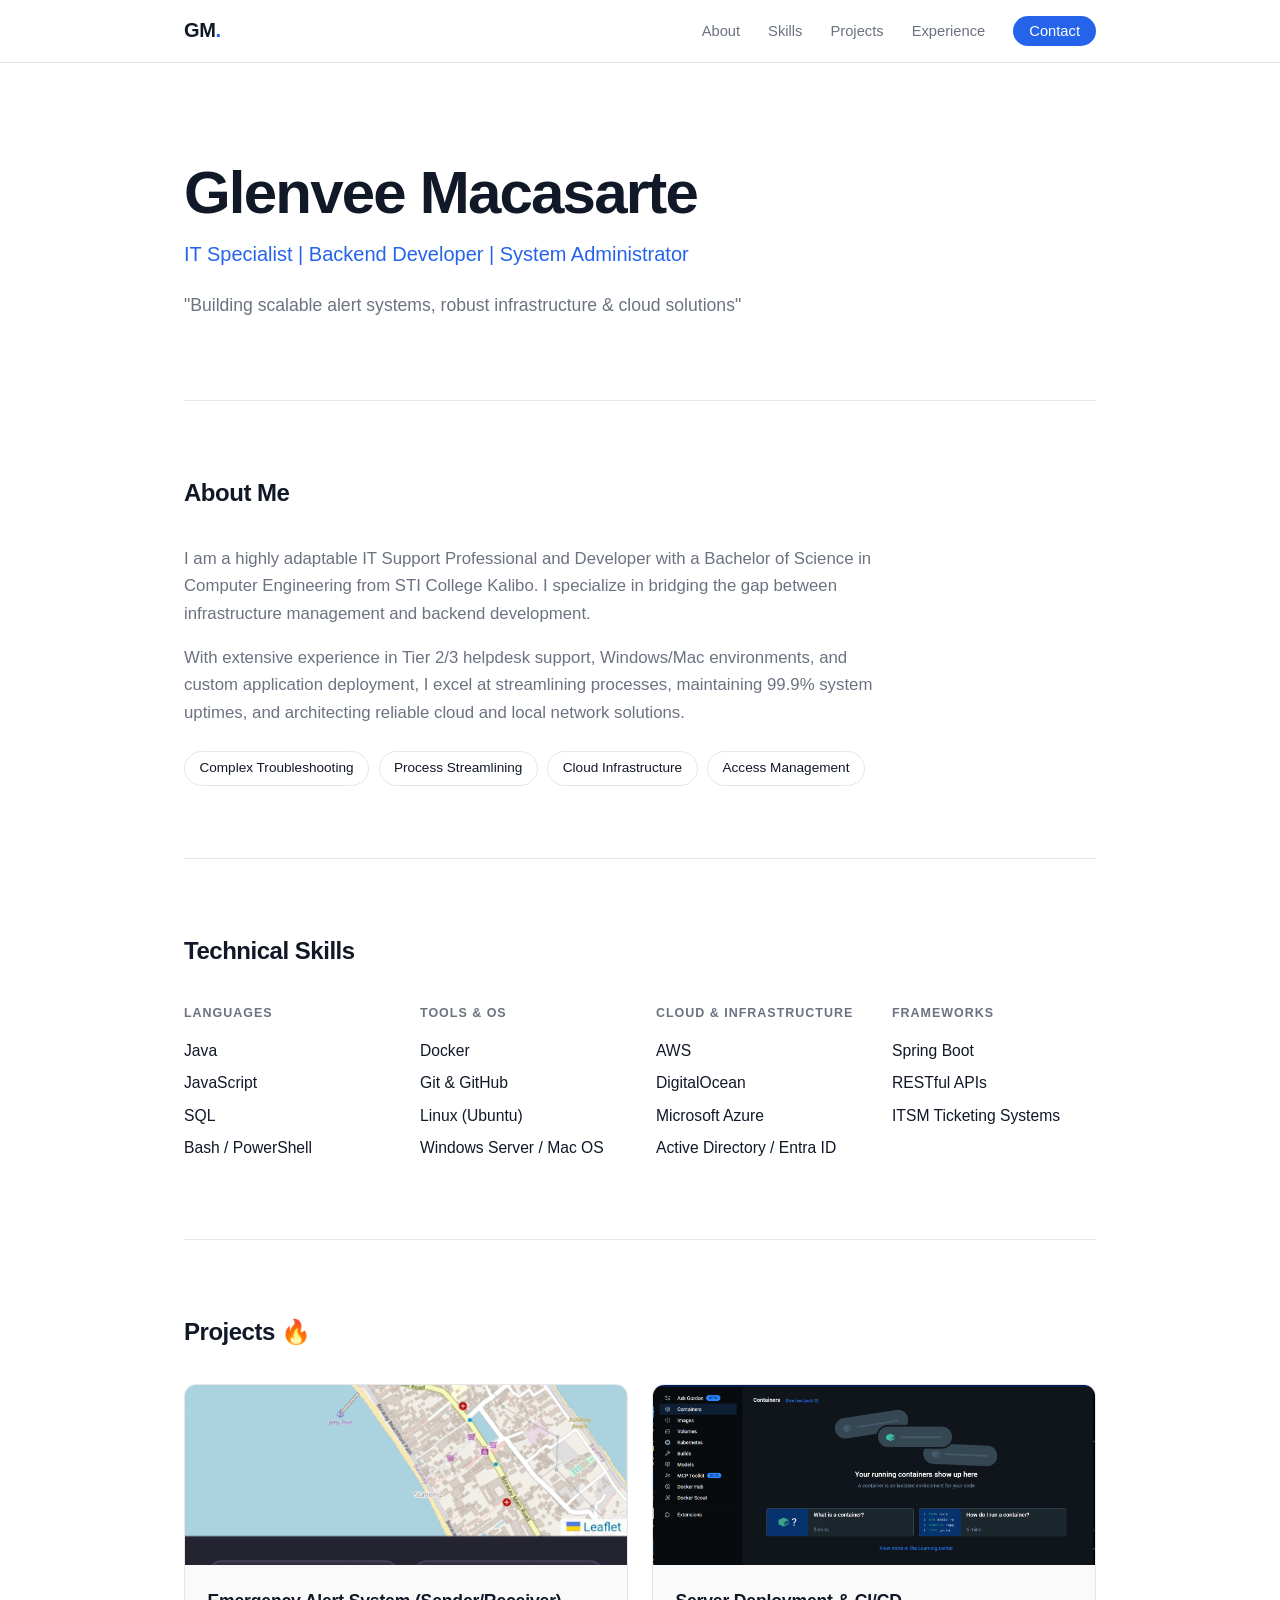
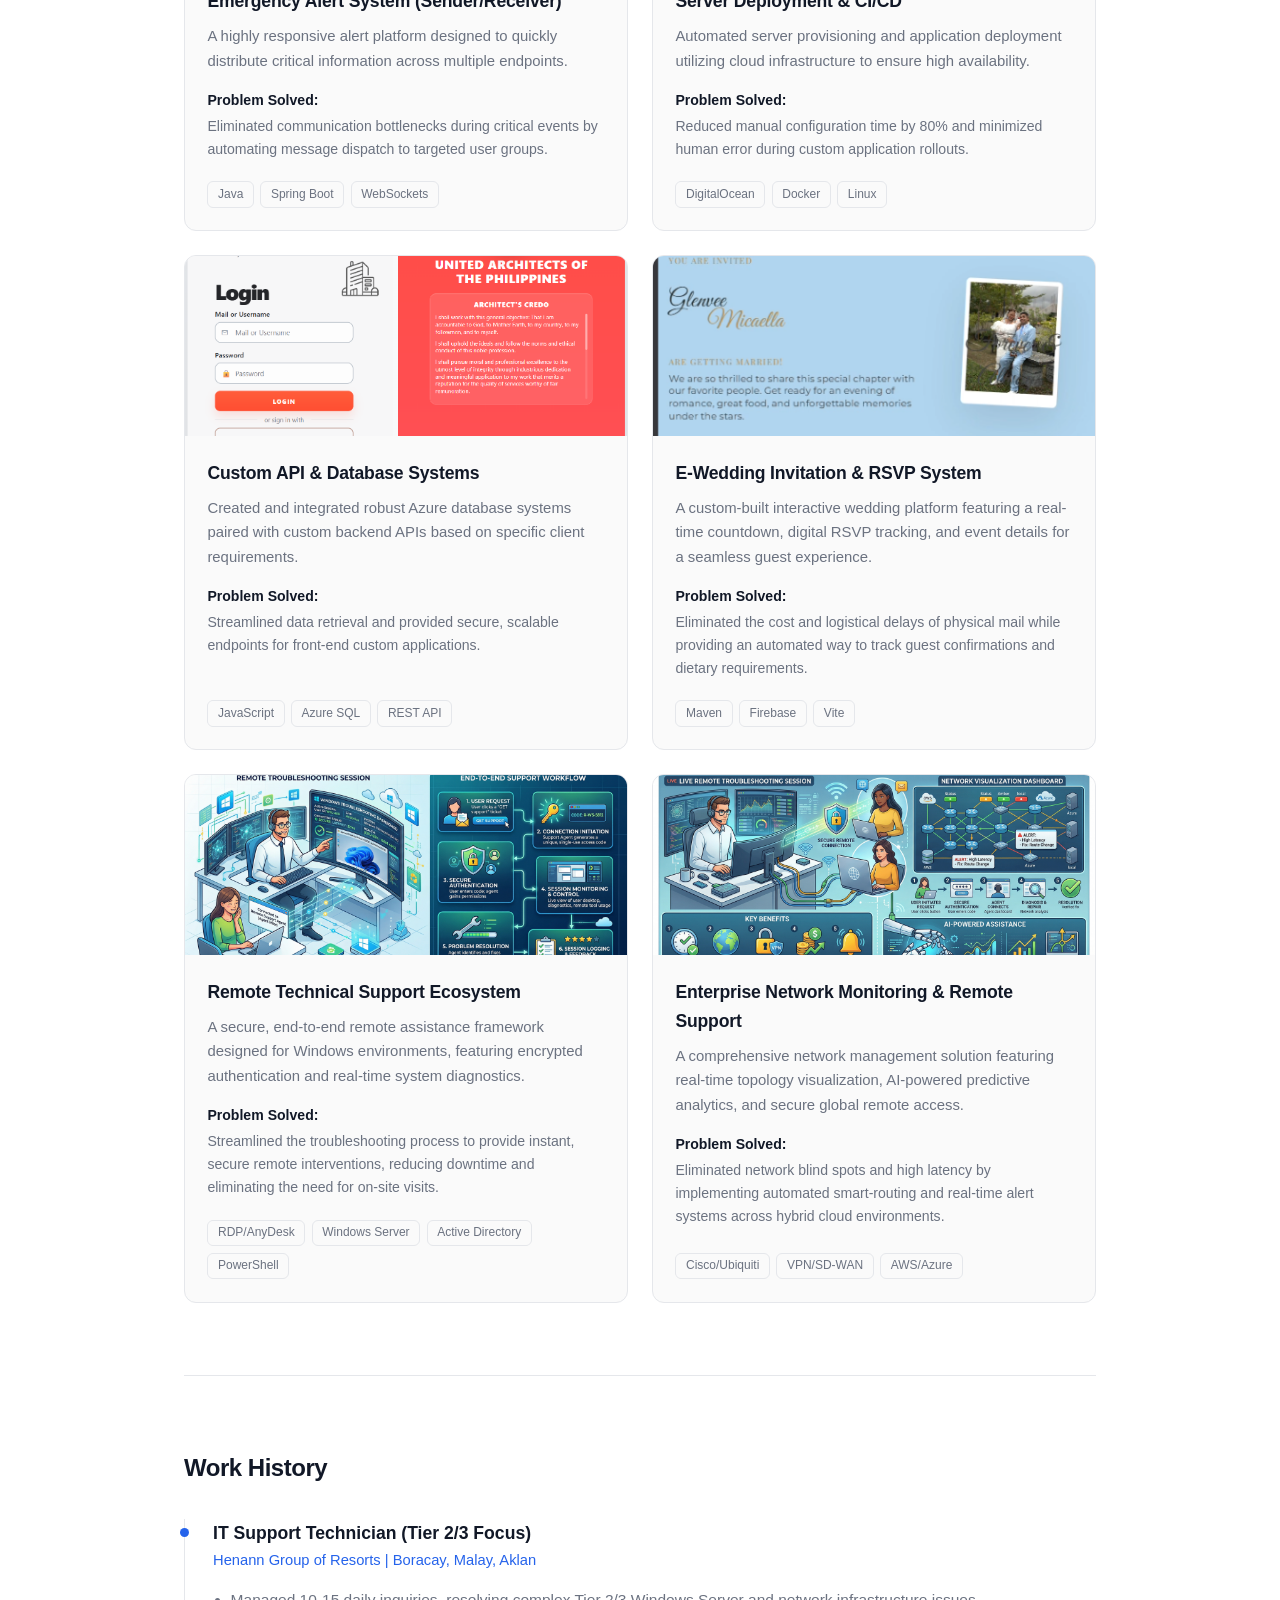
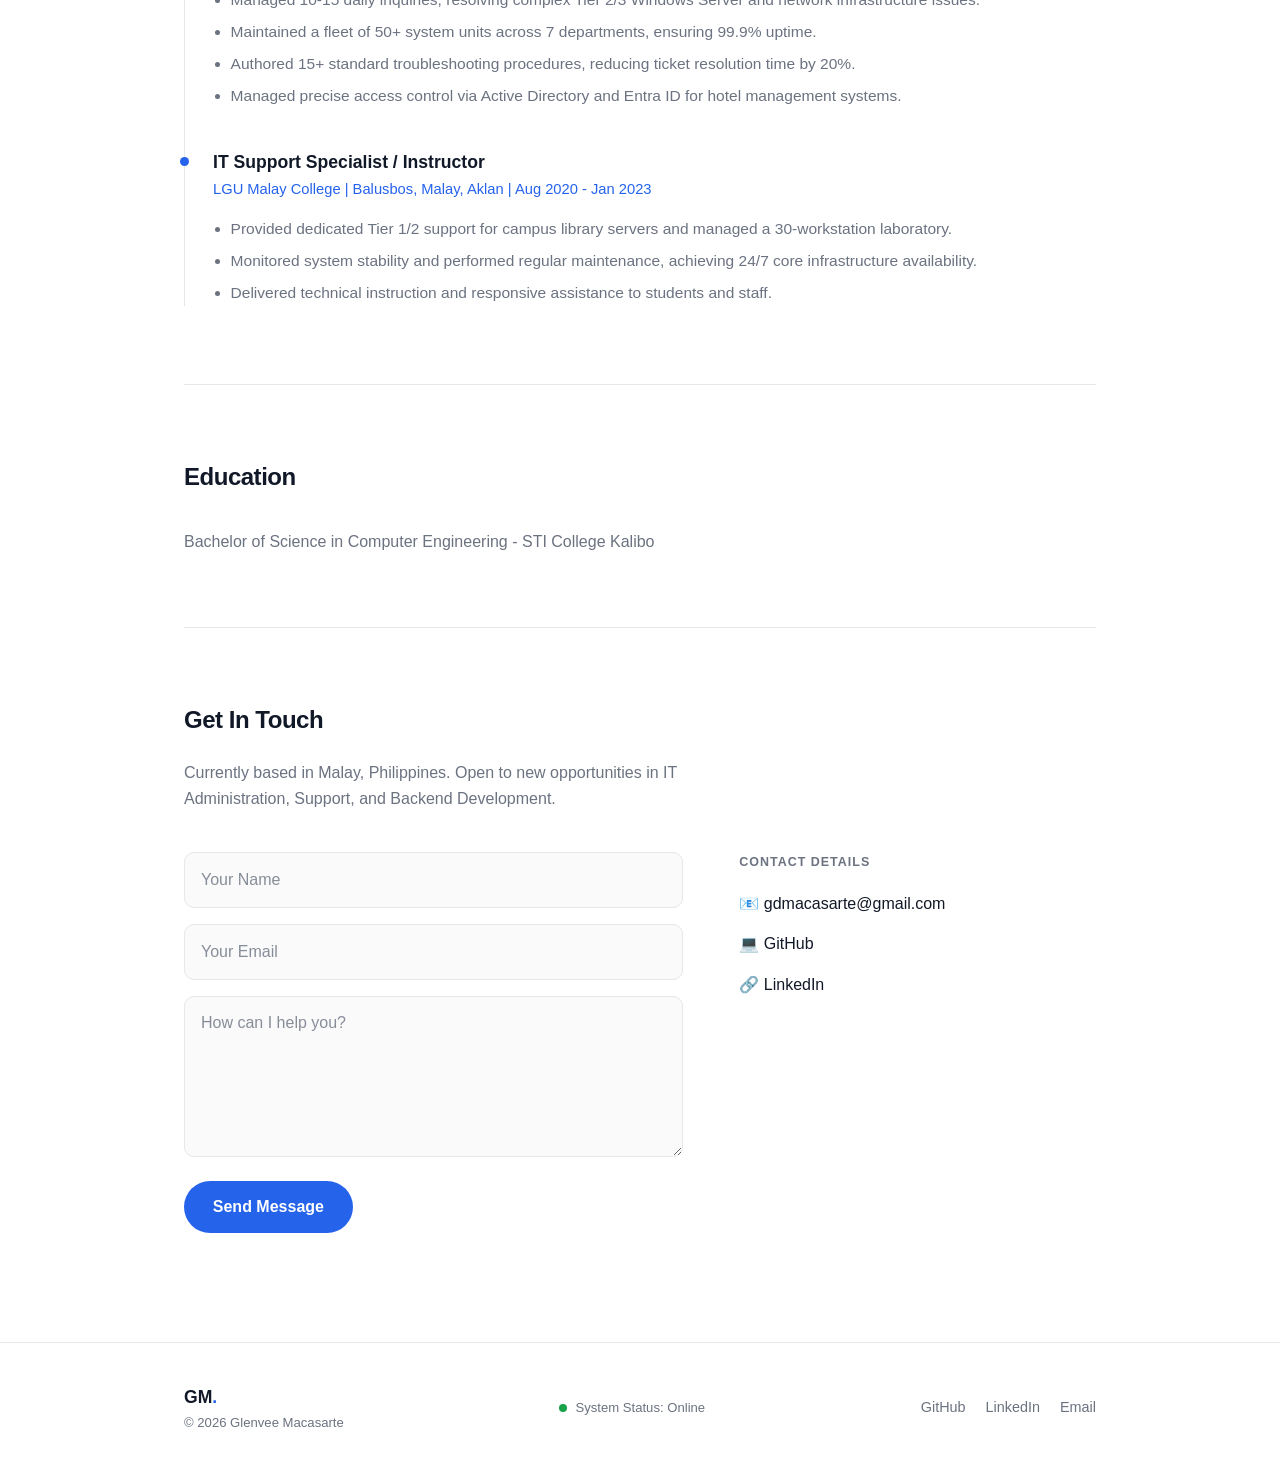
==== commit 28b6be54: "Update print statement from 'Hello' to 'Goodbye'" ====
--- a/Portfolio/index.html
+++ b/Portfolio/index.html
@@ -3,7 +3,7 @@
 <head>
     <meta charset="UTF-8">
     <meta name="viewport" content="width=device-width, initial-scale=1.0">
-    <meta name="theme-color" content="#0f172a">
+    <meta name="theme-color" content="#ffffff">
     <meta name="google-site-verification" content="XrYCUzlfqJavplp3rk2WgLqj_9gWem3wsnsIMUpjXOE">
 
     <title>Glenvee Macasarte | System Administrator & DevOps Portfolio</title>
@@ -41,16 +41,6 @@
     }
     </script>
 
-    <style>
-        /* Small additions so the fixed form works without touching style.css */
-        .sr-only{position:absolute;width:1px;height:1px;padding:0;margin:-1px;overflow:hidden;clip:rect(0,0,0,0);white-space:nowrap;border:0}
-        .hp-field{position:absolute;left:-9999px;opacity:0;height:0;width:0;overflow:hidden}
-        .form-status{margin-top:.75rem;font-size:.95rem;min-height:1.4em}
-        .form-status.ok{color:#16a34a}
-        .form-status.err{color:#dc2626}
-        .submit-btn:disabled{opacity:.6;cursor:not-allowed}
-        .edu-list{color:var(--text-light);padding-left:1.2rem}
-    </style>
 </head>
 <body>
 <nav class="navbar" aria-label="Main navigation">
--- a/Portfolio/style.css
+++ b/Portfolio/style.css
@@ -1,503 +1,485 @@
-/* Base Variables & Reset */
+/* ==========================================================
+   Glenvee Macasarte | Portfolio
+   Modern minimalist theme (light + automatic dark mode)
+   ========================================================== */
+
 :root {
-    --primary: #0f172a;
-    --secondary: #3b82f6;
-    --accent: #10b981;
-    --text-dark: #1e293b;
-    --text-light: #64748b;
-    --bg-light: #f8fafc;
-    --card-bg: #ffffff;
-    --border: #e2e8f0;
-}
-
-* {
-    margin: 0;
-    padding: 0;
-    box-sizing: border-box;
+    --bg: #ffffff;
+    --surface: #fafafa;
+    --text: #111827;
+    --muted: #6b7280;
+    --border: #e5e7eb;
+    --accent: #2563eb;
+    --accent-hover: #1d4ed8;
+    --on-accent: #ffffff;
+    --nav-bg: rgba(255, 255, 255, 0.8);
+    --ok: #16a34a;
+    --err: #dc2626;
+    --radius: 12px;
+    --font: -apple-system, BlinkMacSystemFont, "Segoe UI", Roboto, Helvetica, Arial, sans-serif;
+}
+
+@media (prefers-color-scheme: dark) {
+    :root {
+        --bg: #0b0f17;
+        --surface: #111826;
+        --text: #e5e7eb;
+        --muted: #9ca3af;
+        --border: #1f2937;
+        --accent: #60a5fa;
+        --accent-hover: #93c5fd;
+        --on-accent: #0b0f17;
+        --nav-bg: rgba(11, 15, 23, 0.8);
+        --ok: #4ade80;
+        --err: #f87171;
+    }
+}
+
+/* ---------- Reset & base ---------- */
+*, *::before, *::after { margin: 0; padding: 0; box-sizing: border-box; }
+
+html {
+    scroll-behavior: smooth;
+    -webkit-text-size-adjust: 100%;
 }
 
 body {
-    font-family: -apple-system, BlinkMacSystemFont, 'Segoe UI', Roboto, Oxygen, Ubuntu, Cantarell, sans-serif;
-    line-height: 1.6;
-    color: var(--text-dark);
-    background-color: var(--bg-light);
-}
+    font-family: var(--font);
+    line-height: 1.65;
+    color: var(--text);
+    background: var(--bg);
+    -webkit-font-smoothing: antialiased;
+}
+
+img { max-width: 100%; display: block; }
+a { color: inherit; }
 
 .container {
-    max-width: 1000px;
+    max-width: 960px;
     margin: 0 auto;
-    padding: 0 20px;
-}
-
-/* Hero Section */
+    padding: 0 24px;
+}
+
+:focus-visible {
+    outline: 2px solid var(--accent);
+    outline-offset: 3px;
+    border-radius: 4px;
+}
+
+/* Visually hidden (form labels) + spam trap */
+.sr-only {
+    position: absolute; width: 1px; height: 1px; padding: 0; margin: -1px;
+    overflow: hidden; clip: rect(0, 0, 0, 0); white-space: nowrap; border: 0;
+}
+.hp-field {
+    position: absolute; left: -9999px; opacity: 0; height: 0; width: 0; overflow: hidden;
+}
+
+/* ---------- Navigation ---------- */
+.navbar {
+    position: fixed;
+    inset: 0 0 auto 0;
+    z-index: 1000;
+    padding: 0.9rem 0;
+    background: var(--nav-bg);
+    -webkit-backdrop-filter: saturate(180%) blur(12px);
+    backdrop-filter: saturate(180%) blur(12px);
+    border-bottom: 1px solid var(--border);
+}
+
+.nav-container {
+    display: flex;
+    justify-content: space-between;
+    align-items: center;
+}
+
+.logo {
+    font-size: 1.25rem;
+    font-weight: 800;
+    letter-spacing: -0.02em;
+}
+.logo span { color: var(--accent); }
+
+.nav-links {
+    display: flex;
+    list-style: none;
+    gap: 1.75rem;
+    align-items: center;
+}
+
+.nav-links a {
+    text-decoration: none;
+    font-size: 0.92rem;
+    font-weight: 500;
+    color: var(--muted);
+    transition: color 0.2s ease;
+}
+.nav-links a:hover { color: var(--text); }
+
+.nav-links a.nav-cta {
+    color: var(--on-accent);
+    background: var(--accent);
+    padding: 0.45rem 1rem;
+    border-radius: 999px;
+    transition: background 0.2s ease;
+}
+.nav-links a.nav-cta:hover { background: var(--accent-hover); color: var(--on-accent); }
+
+/* ---------- Hero ---------- */
 .hero {
-    text-align: center;
-    padding: 5rem 20px;
-    background-color: var(--primary);
-    color: white;
+    padding: 10rem 0 5rem;
+    text-align: left;
 }
 
 .hero h1 {
-    font-size: 3rem;
-    margin-bottom: 0.5rem;
+    font-size: clamp(2.4rem, 7vw, 3.75rem);
+    line-height: 1.1;
+    letter-spacing: -0.03em;
+    font-weight: 800;
+    margin-bottom: 0.75rem;
 }
 
 .hero h2 {
+    font-size: clamp(1rem, 2.5vw, 1.25rem);
+    font-weight: 500;
+    color: var(--accent);
+    margin-bottom: 1.25rem;
+}
+
+.hero p.tagline {
+    font-size: 1.1rem;
+    color: var(--muted);
+    max-width: 560px;
+}
+
+/* ---------- Sections ---------- */
+section {
+    padding: 4.5rem 0;
+    border-top: 1px solid var(--border);
+    scroll-margin-top: 64px;
+}
+
+.section-title {
     font-size: 1.5rem;
-    color: var(--secondary);
+    font-weight: 700;
+    letter-spacing: -0.02em;
+    margin-bottom: 2rem;
+}
+
+/* About */
+.about-content p {
+    color: var(--muted);
+    font-size: 1.05rem;
+    max-width: 720px;
+    margin-bottom: 1rem;
+}
+
+.strengths-list {
+    display: flex;
+    flex-wrap: wrap;
+    gap: 0.6rem;
+    margin-top: 1.5rem;
+}
+
+.strength-badge {
+    font-size: 0.85rem;
     font-weight: 500;
-    margin-bottom: 1rem;
-}
-
-.hero p.tagline {
-    font-size: 1.2rem;
-    color: #cbd5e1;
-    font-style: italic;
-}
-
-/* Sections */
-section {
-    padding: 4rem 0;
-    border-bottom: 1px solid var(--border);
-}
-
-section:last-child {
-    border-bottom: none;
-}
-
-.section-title {
-    font-size: 2rem;
-    color: var(--primary);
-    margin-bottom: 2rem;
-    position: relative;
-    display: inline-block;
-}
-
-.section-title::after {
-    content: '';
-    position: absolute;
-    bottom: -5px;
-    left: 0;
-    width: 50px;
-    height: 4px;
-    background-color: var(--secondary);
-    border-radius: 2px;
-}
-
-/* About Me */
-.about-content p {
-    margin-bottom: 1rem;
-    color: var(--text-light);
-    font-size: 1.1rem;
-}
-
-.strengths-list {
-    display: flex;
-    gap: 1rem;
-    flex-wrap: wrap;
-    margin-top: 1rem;
-}
-
-.strength-badge {
-    background: #e0f2fe;
-    color: #0369a1;
-    padding: 0.5rem 1rem;
-    border-radius: 20px;
-    font-weight: 600;
-    font-size: 0.9rem;
-}
-
-/* Technical Skills */
+    color: var(--text);
+    border: 1px solid var(--border);
+    padding: 0.35rem 0.9rem;
+    border-radius: 999px;
+}
+
+/* Skills */
 .skills-grid {
     display: grid;
-    grid-template-columns: repeat(auto-fit, minmax(200px, 1fr));
+    grid-template-columns: repeat(auto-fit, minmax(min(100%, 190px), 1fr));
     gap: 2rem;
 }
 
 .skill-category h3 {
-    font-size: 1.2rem;
-    color: var(--primary);
-    margin-bottom: 1rem;
-    border-left: 3px solid var(--accent);
-    padding-left: 10px;
-}
-
-.skill-category ul {
-    list-style: none;
-    color: var(--text-light);
-}
-
-.skill-category li {
-    margin-bottom: 0.5rem;
-    display: flex;
-    align-items: center;
-}
-
-.skill-category li::before {
-    content: '▹';
-    color: var(--secondary);
-    margin-right: 8px;
-}
-
-/* Projects Section (Cards) */
+    font-size: 0.78rem;
+    font-weight: 600;
+    text-transform: uppercase;
+    letter-spacing: 0.08em;
+    color: var(--muted);
+    margin-bottom: 0.9rem;
+}
+
+.skill-category ul { list-style: none; }
+.skill-category li { margin-bottom: 0.4rem; font-size: 0.98rem; }
+
+/* Projects */
 .projects-grid {
     display: grid;
-    grid-template-columns: repeat(auto-fit, minmax(300px, 1fr));
-    gap: 2rem;
+    grid-template-columns: repeat(auto-fit, minmax(min(100%, 290px), 1fr));
+    gap: 1.5rem;
 }
 
 .project-card {
-    background: var(--card-bg);
+    display: flex;
+    flex-direction: column;
+    background: var(--surface);
     border: 1px solid var(--border);
-    border-radius: 8px;
+    border-radius: var(--radius);
     overflow: hidden;
-    transition: transform 0.3s ease, box-shadow 0.3s ease;
-}
-
+    transition: transform 0.25s ease, border-color 0.25s ease;
+}
 .project-card:hover {
-    transform: translateY(-5px);
-    box-shadow: 0 10px 20px rgba(0,0,0,0.1);
+    transform: translateY(-3px);
+    border-color: var(--accent);
 }
 
 .project-image {
-    width: 100%;
     height: 180px;
-    background-color: #e2e8f0;
-    display: flex;
-    align-items: center;
-    justify-content: center;
-    color: #94a3b8;
-    font-size: 0.9rem;
-}
-
-.project-content {
-    padding: 1.5rem;
-}
-
-.project-title {
-    font-size: 1.25rem;
-    color: var(--primary);
-    margin-bottom: 0.5rem;
-}
-
-.project-desc {
-    color: var(--text-light);
-    font-size: 0.95rem;
-    margin-bottom: 1rem;
-}
-
-.project-meta strong {
-    color: var(--primary);
-    display: block;
-    margin-top: 0.5rem;
-    font-size: 0.9rem;
-}
-
-.tech-tags {
-    display: flex;
-    flex-wrap: wrap;
-    gap: 0.5rem;
-    margin-top: 1rem;
-}
-
-.tech-tag {
-    background: #f1f5f9;
-    color: #475569;
-    font-size: 0.8rem;
-    padding: 0.2rem 0.6rem;
-    border-radius: 4px;
-}
-
-/* Experience */
-.timeline {
-    border-left: 3px solid var(--border);
-    padding-left: 2rem;
-}
-
-.timeline-item {
-    margin-bottom: 2.5rem;
-    position: relative;
-}
-
-.timeline-item::before {
-    content: '';
-    position: absolute;
-    left: -2.75rem;
-    top: 0;
-    width: 1rem;
-    height: 1rem;
-    background: var(--secondary);
-    border-radius: 50%;
-    border: 3px solid var(--bg-light);
-}
-
-.timeline-role {
-    font-size: 1.3rem;
-    color: var(--primary);
-    font-weight: bold;
-}
-
-.timeline-company {
-    color: var(--secondary);
-    font-weight: 500;
-    margin-bottom: 1rem;
-}
-
-.timeline-item ul {
-    padding-left: 1.2rem;
-    color: var(--text-light);
-}
-
-.timeline-item li {
-    margin-bottom: 0.5rem;
-}
-
-/* Certifications & Contact */
-.contact-links {
-    display: flex;
-    gap: 2rem;
-    margin-top: 1.5rem;
-}
-
-.contact-links a {
-    text-decoration: none;
-    color: var(--secondary);
-    font-weight: bold;
-    font-size: 1.1rem;
-    display: flex;
-    align-items: center;
-    gap: 0.5rem;
-}
-
-.contact-links a:hover {
-    color: var(--primary);
-}
-
-@media (max-width: 768px) {
-    .hero h1 { font-size: 2.2rem; }
-    .hero h2 { font-size: 1.2rem; }
-    .contact-links { flex-direction: column; gap: 1rem; }
-}
-.project-image {
-    margin: 20px 0;
-    display: flex;
-    justify-content: center;
-}
-
-.responsive-diagram {
-    width: 100%;
-    max-width: 1200px; /* Prevents the image from becoming too large on desktops */
-    height: auto;
-    border-radius: 8px;
-    box-shadow: 0 4px 12px rgba(0, 0, 0, 0.15);
-    transition: transform 0.3s ease;
-}
-
-/* Subtle hover effect for interactivity */
-.responsive-diagram:hover {
-    transform: scale(1.02);
-    box-shadow: 0 8px 24px rgba(0, 0, 0, 0.2);
-}
-.project-image {
-    width: 100%;
-    height: 200px; /* Set a fixed height for the header area */
-    overflow: hidden; /* Clips anything that goes outside the box */
-    border-radius: 8px 8px 0 0; /* Keeps the top corners rounded */
-    display: flex;
-    align-items: center;
-    justify-content: center;
-    background-color: #f0f2f5; /* Fallback color while image loads */
-}
-
+    overflow: hidden;
+    background: var(--border);
+}
 .project-image img {
     width: 100%;
     height: 100%;
-    object-fit: cover; /* This is the "magic" property that crops it perfectly */
-    object-position: center; /* Ensures the most important part of the photo is visible */
+    object-fit: cover;
+    object-position: center;
+}
+
+.project-content {
+    display: flex;
+    flex-direction: column;
+    flex: 1;
+    padding: 1.4rem;
+}
+
+.project-title {
+    font-size: 1.1rem;
+    font-weight: 650;
+    letter-spacing: -0.01em;
+    margin-bottom: 0.5rem;
+}
+
+.project-desc {
+    font-size: 0.93rem;
+    color: var(--muted);
+    margin-bottom: 1rem;
+}
+
+.project-meta {
+    font-size: 0.88rem;
+    color: var(--muted);
+}
+.project-meta strong {
     display: block;
-}
-/* Navigation Bar Styling */
-.navbar {
-    position: fixed;
-    top: 0;
-    width: 100%;
-    z-index: 1000;
-    background: rgba(146, 158, 224, 0.8); /* White with transparency */
-    backdrop-filter: blur(10px); /* Frosted glass effect */
-    border-bottom: 1px solid rgba(0, 0, 0, 0.1);
-    padding: 1rem 0;
-}
-
-.nav-container {
-    display: flex;
-    justify-content: space-between;
-    align-items: center;
-}
-
-.logo {
-    font-size: 1.5rem;
-    font-weight: 800;
-    color: #333;
-}
-
-.logo span {
-    color: #007bff; /* Matching a standard tech-blue accent */
-}
-
-.nav-links {
-    display: flex;
+    color: var(--text);
+    font-weight: 600;
+    margin-bottom: 0.15rem;
+}
+
+.tech-tags {
+    display: flex;
+    flex-wrap: wrap;
+    gap: 0.4rem;
+    margin-top: auto;
+    padding-top: 1.25rem;
+}
+.tech-tag {
+    font-size: 0.75rem;
+    font-weight: 500;
+    color: var(--muted);
+    border: 1px solid var(--border);
+    padding: 0.15rem 0.6rem;
+    border-radius: 6px;
+}
+
+/* Experience */
+.timeline {
+    border-left: 1px solid var(--border);
+    padding-left: 1.75rem;
+}
+
+.timeline-item {
+    position: relative;
+    margin-bottom: 2.5rem;
+}
+.timeline-item:last-child { margin-bottom: 0; }
+
+.timeline-item::before {
+    content: "";
+    position: absolute;
+    left: calc(-1.75rem - 5px);
+    top: 0.55rem;
+    width: 9px;
+    height: 9px;
+    border-radius: 50%;
+    background: var(--accent);
+}
+
+.timeline-role { font-size: 1.1rem; font-weight: 650; }
+.timeline-company {
+    font-size: 0.92rem;
+    color: var(--accent);
+    margin-bottom: 0.9rem;
+}
+.timeline-item ul {
+    padding-left: 1.1rem;
+    color: var(--muted);
+    font-size: 0.97rem;
+}
+.timeline-item li { margin-bottom: 0.4rem; }
+
+/* Education */
+.edu-list {
     list-style: none;
-    gap: 2rem;
-    align-items: center;
-}
-
-.nav-links a {
-    text-decoration: none;
-    color: #f6eded;
-    font-weight: 500;
-    transition: color 0.3s ease;
-}
-
-.nav-links a:hover {
-    color: #007bff;
-}
-
-/* Contact Button inside Nav */
-.nav-cta {
-    background: #007bff;
-    color: #fff !important;
-    padding: 0.5rem 1.2rem;
-    border-radius: 5px;
-    transition: background 0.3s ease !important;
-}
-
-.nav-cta:hover {
-    background: #0056b3;
-}
-
-/* Offset for Anchor Links (so header doesn't cover content) */
-section {
-    scroll-margin-top: 80px;
-}
-
-/* Hero Section Adjustment */
-.hero {
-    padding-top: 120px; /* Keeps hero from hiding behind the fixed nav */
-}
-
-/* Responsive Menu */
-@media (max-width: 768px) {
-    .nav-links {
-        gap: 1rem;
-        font-size: 0.9rem;
-    }
-}
-#contact {
-    padding: 80px 0;
-}
-
+    color: var(--muted);
+}
+
+/* ---------- Contact ---------- */
 .contact-subtitle {
-    color: var(--text-light);
-    margin-bottom: 3rem;
+    color: var(--muted);
     max-width: 600px;
+    margin: -0.75rem 0 2.5rem;
 }
 
 .contact-grid {
     display: grid;
-    grid-template-columns: 1fr 1fr;
-    gap: 4rem;
+    grid-template-columns: 1.4fr 1fr;
+    gap: 3.5rem;
     align-items: start;
 }
 
 .contact-form {
     display: flex;
     flex-direction: column;
-    gap: 1.2rem;
+    gap: 1rem;
 }
 
 .form-group input,
 .form-group textarea {
     width: 100%;
-    padding: 1rem;
-    border: 1px solid #ddd;
-    border-radius: 8px;
-    background: #fdfdfd;
-    font-size: 1rem;
-    transition: border-color 0.3s ease;
-}
+    padding: 0.85rem 1rem;
+    font: inherit;
+    color: var(--text);
+    background: var(--surface);
+    border: 1px solid var(--border);
+    border-radius: 10px;
+    transition: border-color 0.2s ease, box-shadow 0.2s ease;
+}
+.form-group textarea { resize: vertical; min-height: 130px; }
+.form-group input::placeholder,
+.form-group textarea::placeholder { color: var(--muted); opacity: 0.8; }
 
 .form-group input:focus,
 .form-group textarea:focus {
     outline: none;
-    border-color: #007bff;
-    background: #fff;
+    border-color: var(--accent);
+    box-shadow: 0 0 0 3px color-mix(in srgb, var(--accent) 20%, transparent);
 }
 
 .submit-btn {
-    background: #007bff;
-    color: white;
-    padding: 1rem 2rem;
+    align-self: flex-start;
+    font: inherit;
+    font-weight: 600;
+    color: var(--on-accent);
+    background: var(--accent);
+    padding: 0.8rem 1.8rem;
     border: none;
-    border-radius: 8px;
+    border-radius: 999px;
+    cursor: pointer;
+    transition: background 0.2s ease;
+}
+.submit-btn:hover { background: var(--accent-hover); }
+.submit-btn:disabled { opacity: 0.6; cursor: not-allowed; }
+
+.form-status { font-size: 0.93rem; min-height: 1.4em; }
+.form-status.ok  { color: var(--ok); }
+.form-status.err { color: var(--err); }
+.form-status a { color: inherit; }
+
+.contact-info h3 {
+    font-size: 0.78rem;
     font-weight: 600;
-    cursor: pointer;
-    transition: background 0.3s ease;
-    align-self: flex-start;
-}
-
-.submit-btn:hover {
-    background: #0056b3;
+    text-transform: uppercase;
+    letter-spacing: 0.08em;
+    color: var(--muted);
 }
 
 .contact-links-vertical {
     display: flex;
     flex-direction: column;
-    gap: 1rem;
-    margin-top: 1rem;
-}
-
+    gap: 0.9rem;
+    margin-top: 1.1rem;
+}
 .contact-links-vertical a {
     text-decoration: none;
-    color: var(--text-light);
-    transition: color 0.3s ease;
-}
-
-.contact-links-vertical a:hover {
-    color: #007bff;
-}
-
-/* Mobile Layout */
+    color: var(--text);
+    transition: color 0.2s ease;
+}
+.contact-links-vertical a:hover { color: var(--accent); }
+
+/* ---------- Footer ---------- */
+.main-footer {
+    border-top: 1px solid var(--border);
+    padding: 2.5rem 0;
+    color: var(--muted);
+    font-size: 0.9rem;
+}
+
+.footer-content {
+    display: flex;
+    justify-content: space-between;
+    align-items: center;
+    flex-wrap: wrap;
+    gap: 1.5rem;
+}
+
+.footer-brand h3 {
+    font-size: 1.1rem;
+    font-weight: 800;
+    color: var(--text);
+}
+.footer-brand h3 span { color: var(--accent); }
+.footer-brand p { font-size: 0.82rem; }
+
+.system-status {
+    display: inline-flex;
+    align-items: center;
+    gap: 0.5rem;
+    font-size: 0.82rem;
+}
+.status-dot {
+    width: 8px;
+    height: 8px;
+    border-radius: 50%;
+    background: var(--ok);
+    animation: pulse 2.4s ease-in-out infinite;
+}
+@keyframes pulse {
+    0%, 100% { opacity: 1; }
+    50%      { opacity: 0.35; }
+}
+
+.footer-socials { display: flex; gap: 1.25rem; }
+.footer-socials a { text-decoration: none; transition: color 0.2s ease; }
+.footer-socials a:hover { color: var(--text); }
+
+/* ---------- Responsive ---------- */
 @media (max-width: 768px) {
-    .contact-grid {
-        grid-template-columns: 1fr;
-        gap: 2rem;
+    .contact-grid { grid-template-columns: 1fr; gap: 2.5rem; }
+    .hero { padding: 8rem 0 3.5rem; }
+    section { padding: 3.5rem 0; }
+}
+
+@media (max-width: 520px) {
+    .logo { display: none; }
+    .nav-container { justify-content: center; }
+    .nav-links { gap: 1rem; }
+    .nav-links a { font-size: 0.85rem; }
+    .footer-content { flex-direction: column; align-items: flex-start; }
+}
+
+/* Respect users who prefer less motion */
+@media (prefers-reduced-motion: reduce) {
+    html { scroll-behavior: auto; }
+    *, *::before, *::after {
+        animation: none !important;
+        transition: none !important;
     }
-}.main-footer {
-     width: 100vw; /* Forces full viewport width */
-     position: relative;
-     left: 50%;
-     right: 50%;
-     margin-left: -50vw;
-     margin-right: -50vw; /* This "break-out" trick ensures it ignores parent containers */
-
-     background-color: rgba(146, 158, 224, 0.8);
-     backdrop-filter: blur(5px);
-     border-top: 1px solid #eaeaea;
-     margin-top: 4rem;
-     color: #333;
- }
-
- /* Ensure the content doesn't touch the screen edges */
- .main-footer .container {
-     max-width: 1200px; /* Or whatever your site's main width is */
-     margin: 0 auto;
-     padding: 0 20px;
- }
-
- .footer-content {
-     display: flex;
-     justify-content: space-between;
-     align-items: center;
-     flex-wrap: wrap;
-     gap: 2rem;
- }+}
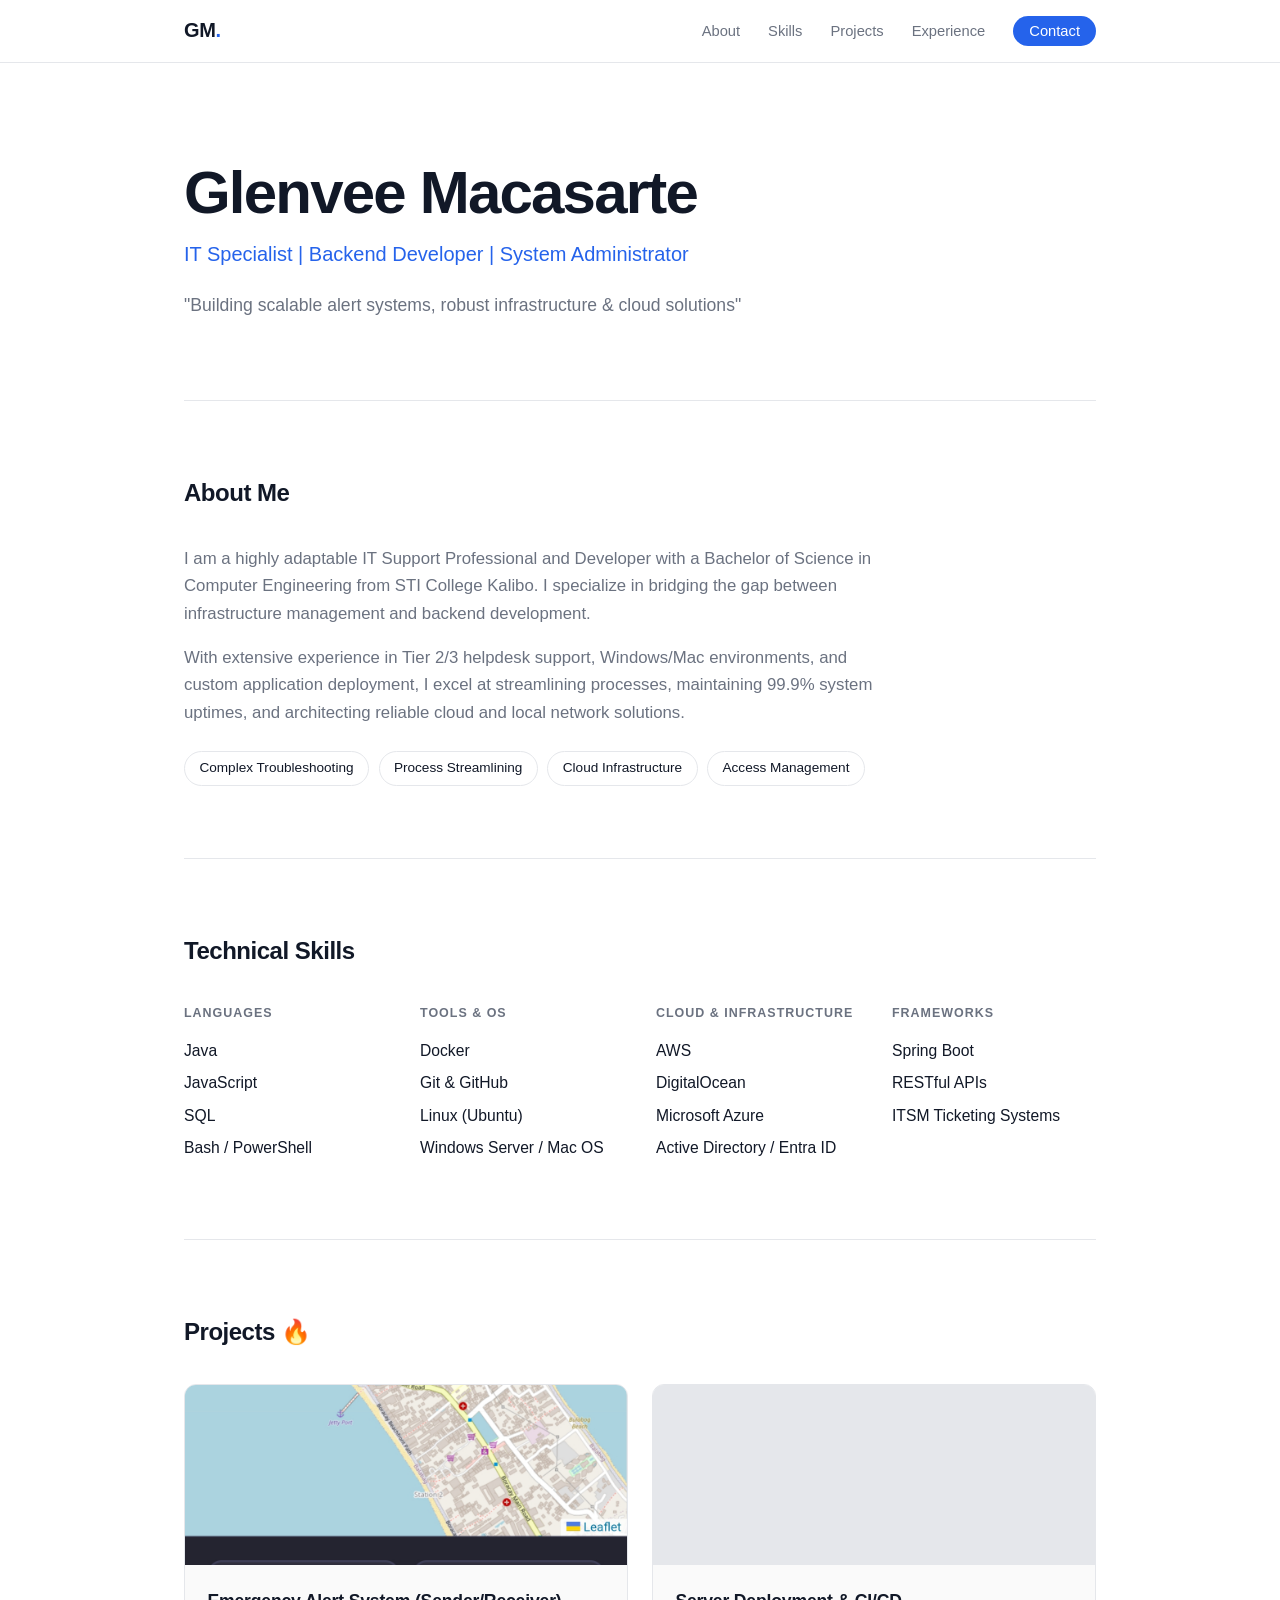
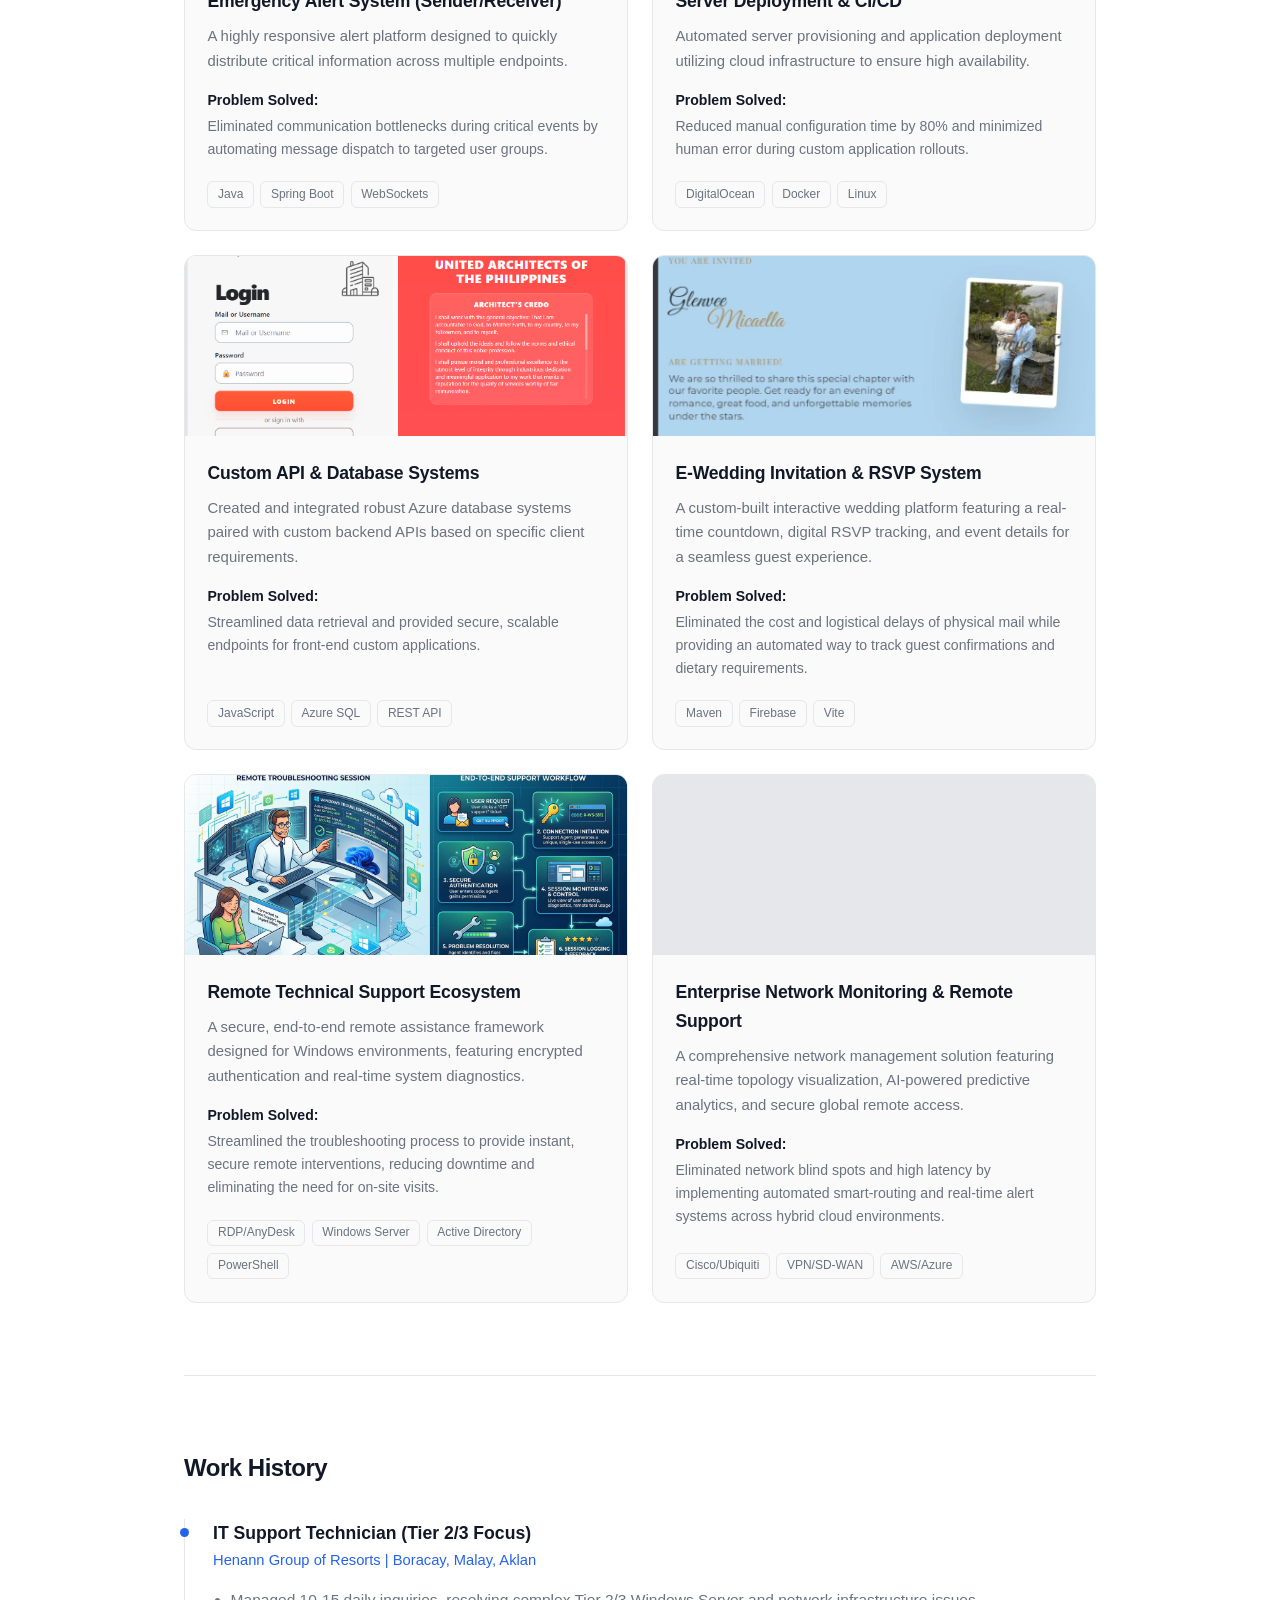
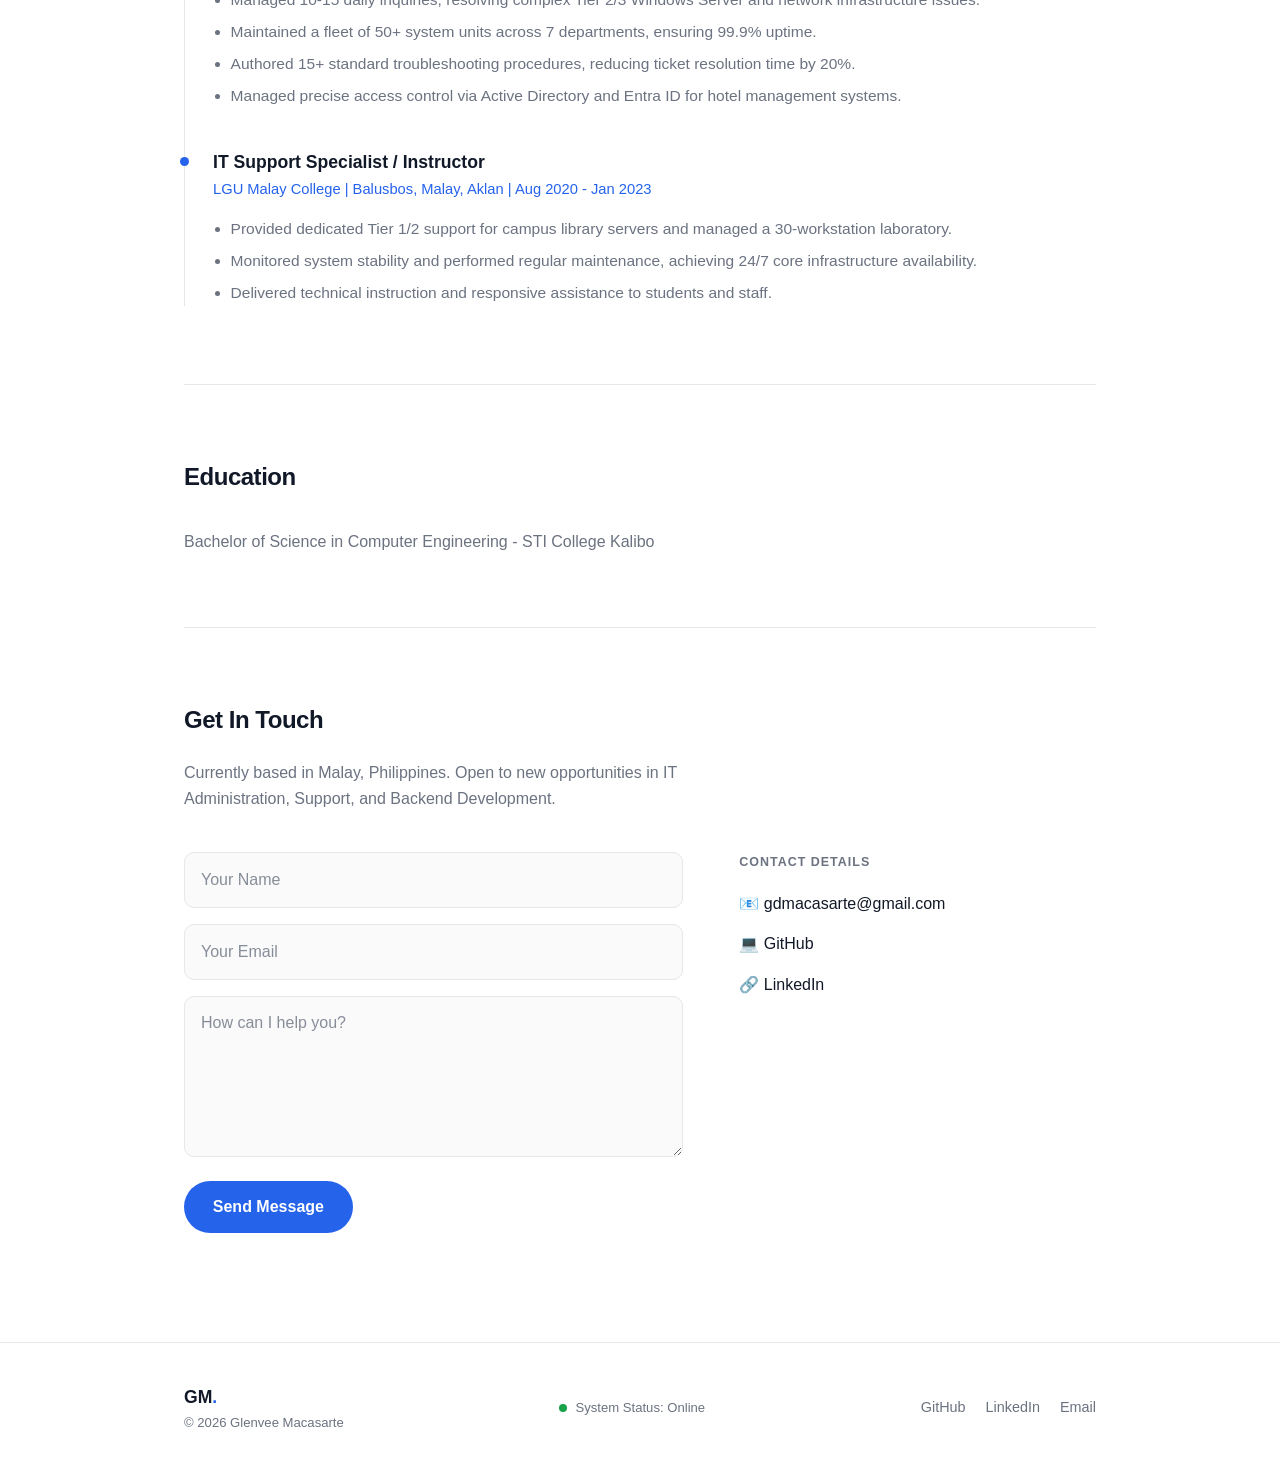
==== commit 82e9f7f4: "Update fmt.Println message from 'Hello' to 'Goodbye'" ====
--- a/Portfolio/index.html
+++ b/Portfolio/index.html
@@ -287,7 +287,7 @@
                 <input type="hidden" name="_captcha" value="false">
                 <!-- Honeypot: bots fill this in, humans never see it -->
                 <div class="hp-field" aria-hidden="true">
-                    <label>Leave this empty <input type="text" name="_honey" tabindex="-1" autocomplete="off"></label>
+                    
                 </div>
 
                 <div class="form-group">
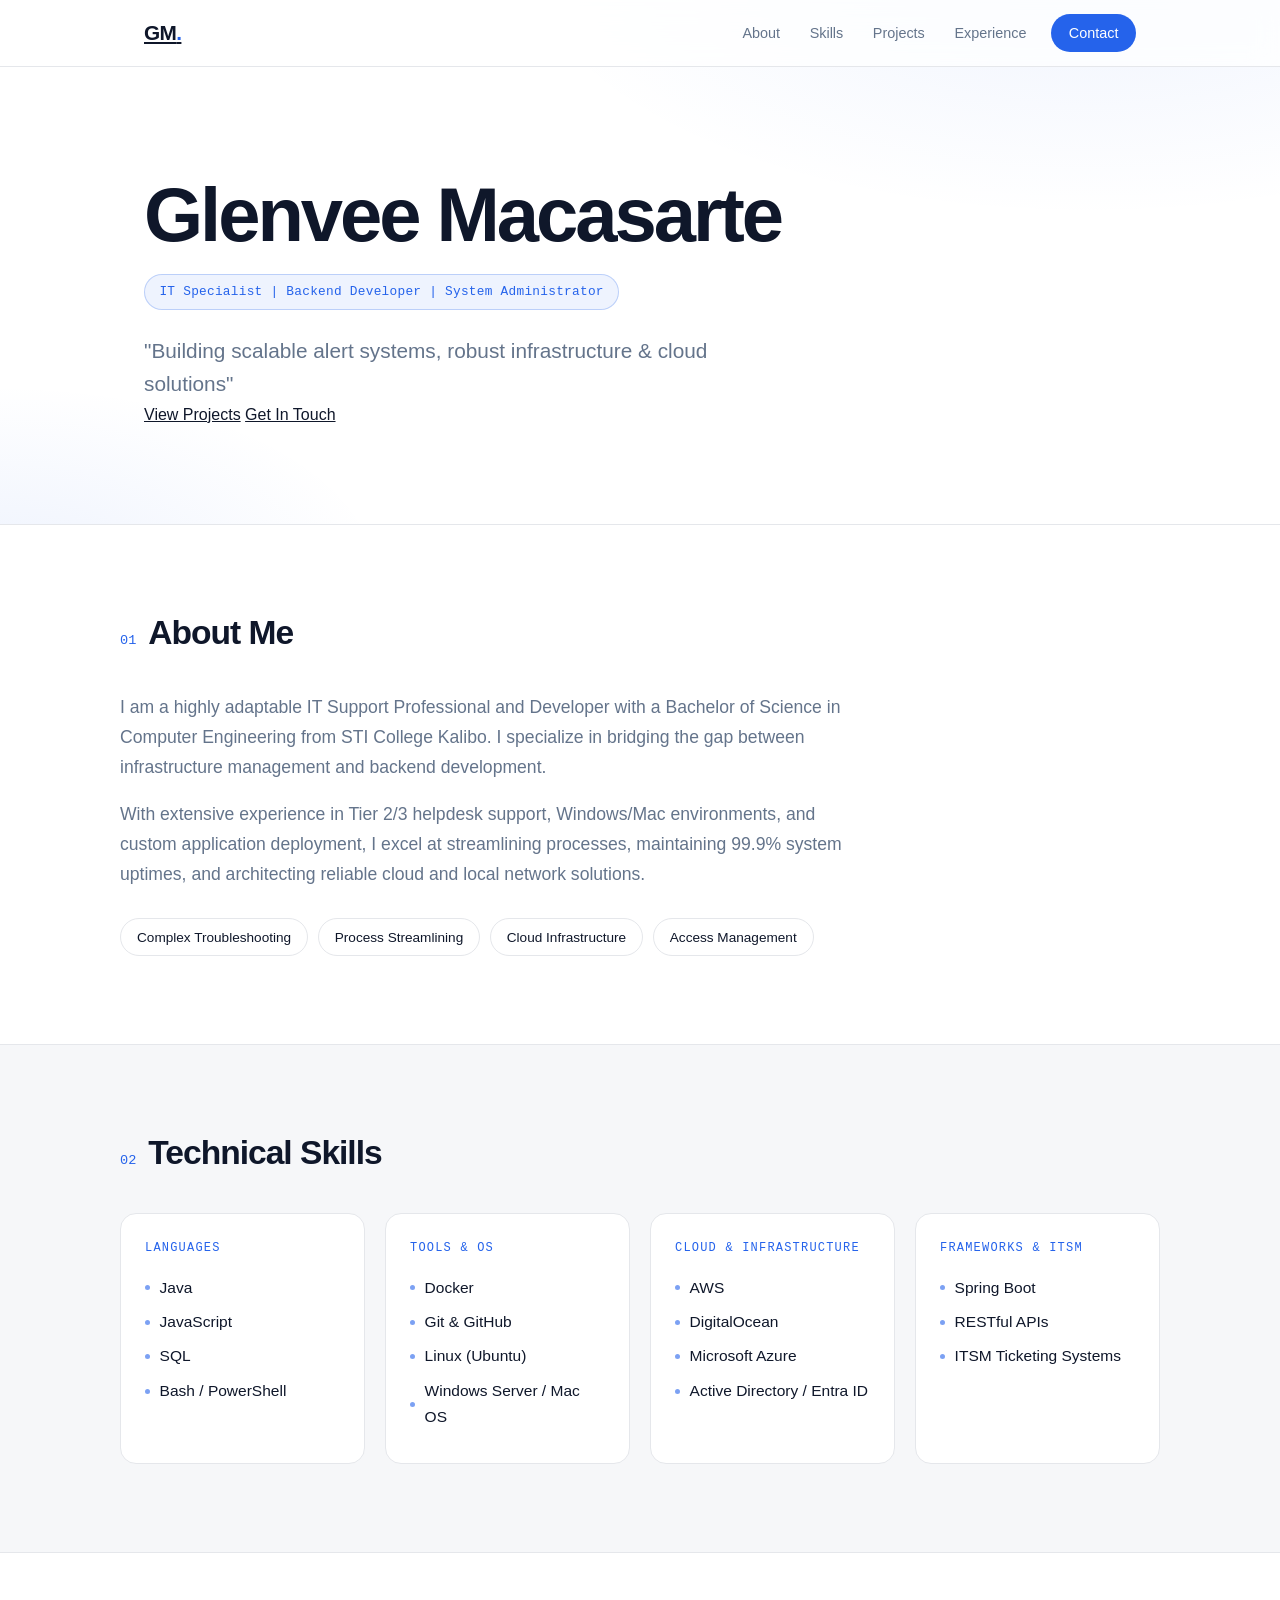
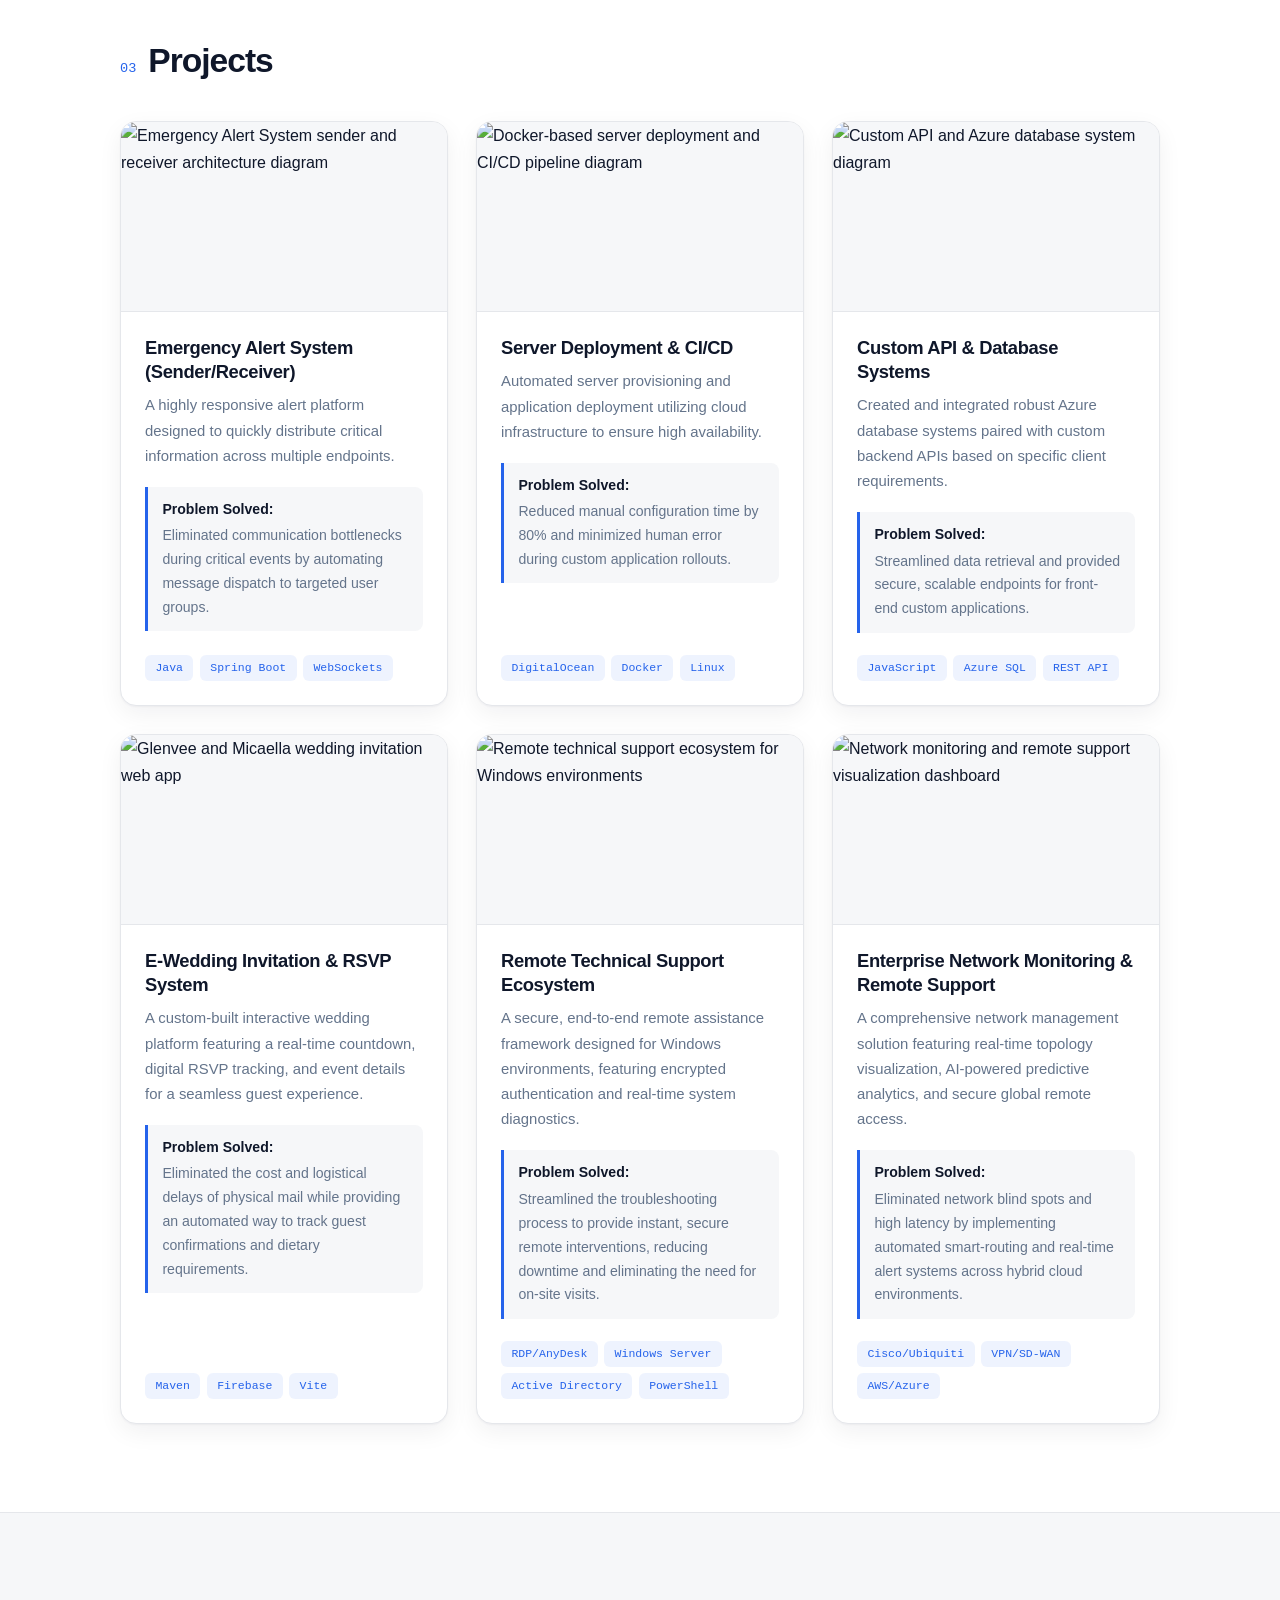
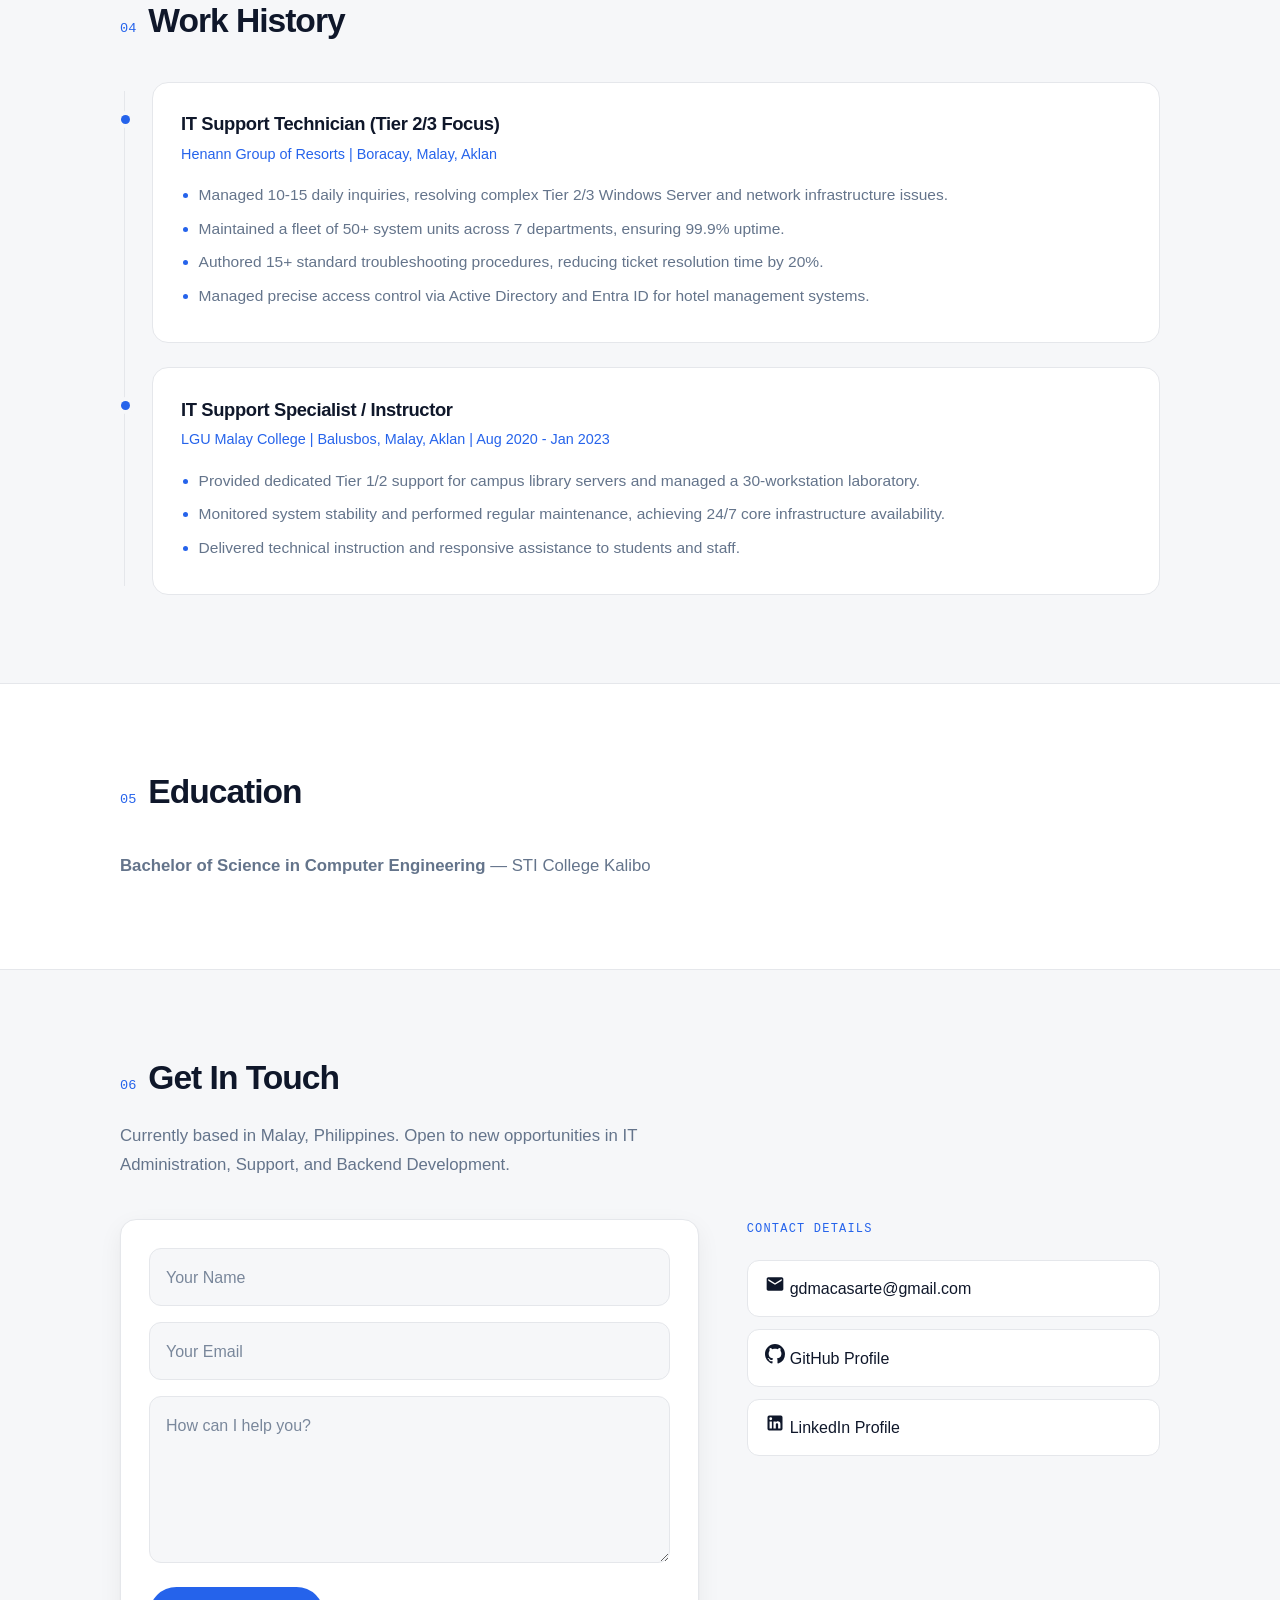
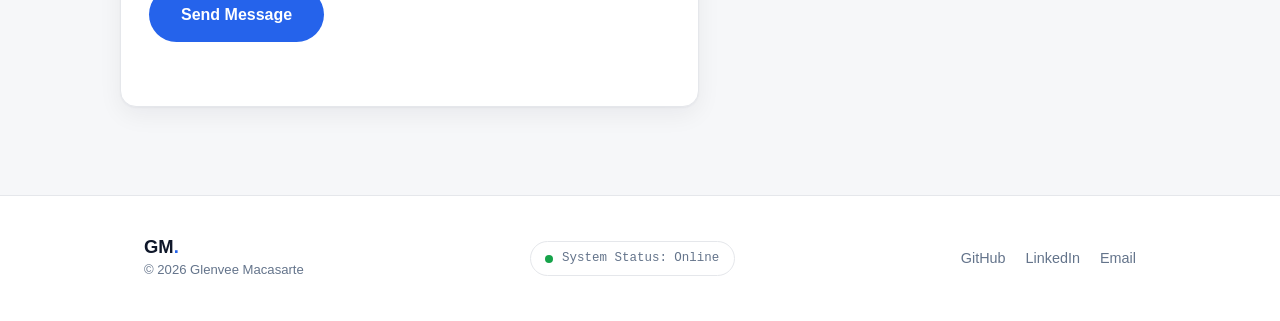
==== commit 26dbb83b: "Update print statement from 'Hello' to 'Goodbye'" ====
--- a/Portfolio/index.html
+++ b/Portfolio/index.html
@@ -3,7 +3,7 @@
 <head>
     <meta charset="UTF-8">
     <meta name="viewport" content="width=device-width, initial-scale=1.0">
-    <meta name="theme-color" content="#ffffff">
+    <meta name="theme-color" content="#0f172a">
     <meta name="google-site-verification" content="XrYCUzlfqJavplp3rk2WgLqj_9gWem3wsnsIMUpjXOE">
 
     <title>Glenvee Macasarte | System Administrator & DevOps Portfolio</title>
@@ -40,12 +40,12 @@
       ]
     }
     </script>
-
 </head>
 <body>
+
 <nav class="navbar" aria-label="Main navigation">
     <div class="container nav-container">
-        <div class="logo">GM<span>.</span></div>
+        <a href="#" class="logo">GM<span>.</span></a>
         <ul class="nav-links">
             <li><a href="#about">About</a></li>
             <li><a href="#skills">Skills</a></li>
@@ -61,12 +61,16 @@
         <h1>Glenvee Macasarte</h1>
         <h2>IT Specialist | Backend Developer | System Administrator</h2>
         <p class="tagline">"Building scalable alert systems, robust infrastructure &amp; cloud solutions"</p>
+        <div class="hero-actions">
+            <a href="#projects" class="btn btn-primary">View Projects</a>
+            <a href="#contact" class="btn btn-secondary">Get In Touch</a>
+        </div>
     </div>
 </header>
 
 <main class="container">
 
-    <section id="about">
+    <section id="about" class="section">
         <h2 class="section-title">About Me</h2>
         <div class="about-content">
             <p>I am a highly adaptable IT Support Professional and Developer with a Bachelor of Science in Computer Engineering from STI College Kalibo. I specialize in bridging the gap between infrastructure management and backend development.</p>
@@ -81,7 +85,7 @@
         </div>
     </section>
 
-    <section id="skills">
+    <section id="skills" class="section">
         <h2 class="section-title">Technical Skills</h2>
         <div class="skills-grid">
             <div class="skill-category">
@@ -112,7 +116,7 @@
                 </ul>
             </div>
             <div class="skill-category">
-                <h3>Frameworks</h3>
+                <h3>Frameworks &amp; ITSM</h3>
                 <ul>
                     <li>Spring Boot</li>
                     <li>RESTful APIs</li>
@@ -122,13 +126,13 @@
         </div>
     </section>
 
-    <section id="projects">
-        <h2 class="section-title">Projects 🔥</h2>
+    <section id="projects" class="section">
+        <h2 class="section-title">Projects</h2>
         <div class="projects-grid">
 
             <article class="project-card">
                 <div class="project-image">
-                    <img src="photo/EAS.jpg" alt="Emergency Alert System sender and receiver architecture diagram" class="responsive-diagram" loading="lazy" decoding="async">
+                    <img src="https://placehold.co/800x450/1e293b/38bdf8?text=Emergency+Alert+System" alt="Emergency Alert System sender and receiver architecture diagram" class="responsive-diagram" loading="lazy" decoding="async">
                 </div>
                 <div class="project-content">
                     <h3 class="project-title">Emergency Alert System (Sender/Receiver)</h3>
@@ -146,7 +150,7 @@
 
             <article class="project-card">
                 <div class="project-image">
-                    <img src="photo/DOCKER.png" alt="Docker-based server deployment and CI/CD pipeline diagram" class="responsive-diagram" loading="lazy" decoding="async">
+                    <img src="https://placehold.co/800x450/1e293b/38bdf8?text=Server+Deployment+%26+CI/CD" alt="Docker-based server deployment and CI/CD pipeline diagram" class="responsive-diagram" loading="lazy" decoding="async">
                 </div>
                 <div class="project-content">
                     <h3 class="project-title">Server Deployment &amp; CI/CD</h3>
@@ -164,7 +168,7 @@
 
             <article class="project-card">
                 <div class="project-image">
-                    <img src="photo/UAP.png" alt="Custom API and Azure database system diagram" class="responsive-diagram" loading="lazy" decoding="async">
+                    <img src="https://placehold.co/800x450/1e293b/38bdf8?text=Custom+API+%26+Database" alt="Custom API and Azure database system diagram" class="responsive-diagram" loading="lazy" decoding="async">
                 </div>
                 <div class="project-content">
                     <h3 class="project-title">Custom API &amp; Database Systems</h3>
@@ -182,7 +186,7 @@
 
             <article class="project-card">
                 <div class="project-image">
-                    <img src="photo/WEBINVITES.png" alt="Glenvee and Micaella wedding invitation web app" class="responsive-diagram" loading="lazy" decoding="async">
+                    <img src="https://placehold.co/800x450/1e293b/38bdf8?text=E-Wedding+RSVP+System" alt="Glenvee and Micaella wedding invitation web app" class="responsive-diagram" loading="lazy" decoding="async">
                 </div>
                 <div class="project-content">
                     <h3 class="project-title">E-Wedding Invitation &amp; RSVP System</h3>
@@ -200,7 +204,7 @@
 
             <article class="project-card">
                 <div class="project-image">
-                    <img src="photo/Remote.png" alt="Remote technical support ecosystem for Windows environments" class="responsive-diagram" loading="lazy" decoding="async">
+                    <img src="https://placehold.co/800x450/1e293b/38bdf8?text=Remote+Support+Ecosystem" alt="Remote technical support ecosystem for Windows environments" class="responsive-diagram" loading="lazy" decoding="async">
                 </div>
                 <div class="project-content">
                     <h3 class="project-title">Remote Technical Support Ecosystem</h3>
@@ -219,7 +223,7 @@
 
             <article class="project-card">
                 <div class="project-image">
-                    <img src="photo/Network.png" alt="Network monitoring and remote support visualization dashboard" class="responsive-diagram" loading="lazy" decoding="async">
+                    <img src="https://placehold.co/800x450/1e293b/38bdf8?text=Network+Monitoring" alt="Network monitoring and remote support visualization dashboard" class="responsive-diagram" loading="lazy" decoding="async">
                 </div>
                 <div class="project-content">
                     <h3 class="project-title">Enterprise Network Monitoring &amp; Remote Support</h3>
@@ -238,14 +242,14 @@
         </div>
     </section>
 
-    <section id="experience">
+    <section id="experience" class="section">
         <h2 class="section-title">Work History</h2>
         <div class="timeline">
 
             <div class="timeline-item">
                 <div class="timeline-role">IT Support Technician (Tier 2/3 Focus)</div>
                 <div class="timeline-company">Henann Group of Resorts | Boracay, Malay, Aklan</div>
-                <ul>
+                <ul class="timeline-details">
                     <li>Managed 10-15 daily inquiries, resolving complex Tier 2/3 Windows Server and network infrastructure issues.</li>
                     <li>Maintained a fleet of 50+ system units across 7 departments, ensuring 99.9% uptime.</li>
                     <li>Authored 15+ standard troubleshooting procedures, reducing ticket resolution time by 20%.</li>
@@ -256,7 +260,7 @@
             <div class="timeline-item">
                 <div class="timeline-role">IT Support Specialist / Instructor</div>
                 <div class="timeline-company">LGU Malay College | Balusbos, Malay, Aklan | Aug 2020 - Jan 2023</div>
-                <ul>
+                <ul class="timeline-details">
                     <li>Provided dedicated Tier 1/2 support for campus library servers and managed a 30-workstation laboratory.</li>
                     <li>Monitored system stability and performed regular maintenance, achieving 24/7 core infrastructure availability.</li>
                     <li>Delivered technical instruction and responsive assistance to students and staff.</li>
@@ -266,28 +270,25 @@
         </div>
     </section>
 
-    <section id="education">
+    <section id="education" class="section">
         <h2 class="section-title">Education</h2>
         <ul class="edu-list">
-            <li>Bachelor of Science in Computer Engineering - STI College Kalibo</li>
+            <li><strong>Bachelor of Science in Computer Engineering</strong> — STI College Kalibo</li>
         </ul>
     </section>
 
-    <section id="contact">
+    <section id="contact" class="section">
         <h2 class="section-title">Get In Touch</h2>
         <p class="contact-subtitle">Currently based in Malay, Philippines. Open to new opportunities in IT Administration, Support, and Backend Development.</p>
 
         <div class="contact-grid">
-            <!-- Messages are delivered to gdmacasarte@gmail.com via FormSubmit.
-                 No JavaScript? The form still works as a normal POST. -->
             <form id="contact-form" class="contact-form"
                   action="https://formsubmit.co/gdmacasarte@gmail.com" method="POST">
                 <input type="hidden" name="_subject" value="New message from your portfolio website">
                 <input type="hidden" name="_template" value="table">
                 <input type="hidden" name="_captcha" value="false">
-                <!-- Honeypot: bots fill this in, humans never see it -->
                 <div class="hp-field" aria-hidden="true">
-                    
+                    <input type="text" name="_honey" tabindex="-1" autocomplete="off">
                 </div>
 
                 <div class="form-group">
@@ -309,9 +310,18 @@
             <div class="contact-info">
                 <h3>Contact Details</h3>
                 <div class="contact-links-vertical">
-                    <a href="mailto:gdmacasarte@gmail.com">📧 gdmacasarte@gmail.com</a>
-                    <a href="https://github.com/evildee09-glitch" target="_blank" rel="noopener noreferrer">💻 GitHub</a>
-                    <a href="https://linkedin.com/in/glenvee-macasarte" target="_blank" rel="noopener noreferrer">🔗 LinkedIn</a>
+                    <a href="mailto:gdmacasarte@gmail.com" class="contact-link">
+                        <svg width="20" height="20" fill="currentColor" viewBox="0 0 24 24"><path d="M20 4H4c-1.1 0-1.99.9-1.99 2L2 18c0 1.1.9 2 2 2h16c1.1 0 2-.9 2-2V6c0-1.1-.9-2-2-2zm0 4l-8 5-8-5V6l8 5 8-5v2z"/></svg>
+                        gdmacasarte@gmail.com
+                    </a>
+                    <a href="https://github.com/evildee09-glitch" target="_blank" rel="noopener noreferrer" class="contact-link">
+                        <svg width="20" height="20" fill="currentColor" viewBox="0 0 24 24"><path d="M12 0C5.37 0 0 5.37 0 12c0 5.31 3.435 9.795 8.205 11.385.6.105.825-.255.825-.57 0-.285-.015-1.23-.015-2.235-3.015.555-3.795-.735-4.035-1.41-.135-.345-.72-1.41-1.23-1.695-.42-.225-1.02-.78-.015-.795.945-.015 1.62.87 1.845 1.23 1.08 1.815 2.805 1.305 3.495.99.105-.78.42-1.305.765-1.605-2.67-.3-5.46-1.335-5.46-5.925 0-1.305.465-2.385 1.23-3.225-.12-.3-.54-1.53.12-3.18 0 0 1.005-.315 3.3 1.23.96-.27 1.98-.405 3-.405s2.04.135 3 .405c2.295-1.56 3.3-1.23 3.3-1.23.66 1.65.24 2.88.12 3.18.765.84 1.23 1.905 1.23 3.225 0 4.605-2.805 5.625-5.475 5.925.435.375.81 1.095.81 2.22 0 1.605-.015 2.895-.015 3.3 0 .315.225.69.825.57A12.02 12.02 0 0024 12c0-6.63-5.37-12-12-12z"/></svg>
+                        GitHub Profile
+                    </a>
+                    <a href="https://linkedin.com/in/glenvee-macasarte" target="_blank" rel="noopener noreferrer" class="contact-link">
+                        <svg width="20" height="20" fill="currentColor" viewBox="0 0 24 24"><path d="M19 3a2 2 0 0 1 2 2v14a2 2 0 0 1-2 2H5a2 2 0 0 1-2-2V5a2 2 0 0 1 2-2h14m-.5 15.5v-5.3a3.26 3.26 0 0 0-3.26-3.26c-.85 0-1.84.52-2.28 1.3v-1.11h-2.79v8.37h2.79v-4.93c0-.77.62-1.4 1.39-1.4a1.4 1.4 0 0 1 1.4 1.4v4.93h2.75M6.88 8.56a1.68 1.68 0 0 0 1.68-1.68c0-.93-.75-1.69-1.68-1.69a1.69 1.69 0 0 0-1.69 1.69c0 .93.76 1.68 1.69 1.68m1.39 9.94v-8.37H5.5v8.37h2.77z"/></svg>
+                        LinkedIn Profile
+                    </a>
                 </div>
             </div>
         </div>
@@ -324,7 +334,7 @@
         <div class="footer-content">
             <div class="footer-brand">
                 <h3>GM<span>.</span></h3>
-                <p>© 2026 Glenvee Macasarte</p>
+                <p>&copy; 2026 Glenvee Macasarte</p>
             </div>
 
             <div class="system-status">
@@ -345,7 +355,7 @@
 (function () {
     var form = document.getElementById('contact-form');
     var status = document.getElementById('form-status');
-    if (!form || !window.fetch) return; // falls back to normal form POST
+    if (!form || !window.fetch) return;
 
     form.addEventListener('submit', function (e) {
         e.preventDefault();
--- a/Portfolio/style.css
+++ b/Portfolio/style.css
@@ -1,35 +1,44 @@
 /* ==========================================================
-   Glenvee Macasarte | Portfolio
+   Glenvee Macasarte | Portfolio  -  v2
    Modern minimalist theme (light + automatic dark mode)
    ========================================================== */
 
 :root {
     --bg: #ffffff;
-    --surface: #fafafa;
-    --text: #111827;
-    --muted: #6b7280;
+    --bg-soft: #f6f7f9;
+    --surface: #ffffff;
+    --text: #0f172a;
+    --muted: #64748b;
     --border: #e5e7eb;
     --accent: #2563eb;
+    --accent-soft: rgba(37, 99, 235, 0.08);
     --accent-hover: #1d4ed8;
     --on-accent: #ffffff;
-    --nav-bg: rgba(255, 255, 255, 0.8);
+    --nav-bg: rgba(255, 255, 255, 0.75);
+    --shadow: 0 1px 2px rgba(15, 23, 42, 0.04), 0 8px 24px rgba(15, 23, 42, 0.06);
+    --shadow-hover: 0 2px 4px rgba(15, 23, 42, 0.06), 0 16px 40px rgba(15, 23, 42, 0.1);
     --ok: #16a34a;
     --err: #dc2626;
-    --radius: 12px;
+    --radius: 16px;
     --font: -apple-system, BlinkMacSystemFont, "Segoe UI", Roboto, Helvetica, Arial, sans-serif;
+    --mono: ui-monospace, SFMono-Regular, Menlo, Consolas, monospace;
 }
 
 @media (prefers-color-scheme: dark) {
     :root {
-        --bg: #0b0f17;
-        --surface: #111826;
-        --text: #e5e7eb;
-        --muted: #9ca3af;
-        --border: #1f2937;
+        --bg: #0a0e16;
+        --bg-soft: #0e131d;
+        --surface: #121826;
+        --text: #e8ecf3;
+        --muted: #94a3b8;
+        --border: #1e2636;
         --accent: #60a5fa;
+        --accent-soft: rgba(96, 165, 250, 0.1);
         --accent-hover: #93c5fd;
-        --on-accent: #0b0f17;
-        --nav-bg: rgba(11, 15, 23, 0.8);
+        --on-accent: #0a0e16;
+        --nav-bg: rgba(10, 14, 22, 0.75);
+        --shadow: 0 1px 2px rgba(0, 0, 0, 0.3), 0 8px 24px rgba(0, 0, 0, 0.25);
+        --shadow-hover: 0 2px 4px rgba(0, 0, 0, 0.4), 0 16px 40px rgba(0, 0, 0, 0.4);
         --ok: #4ade80;
         --err: #f87171;
     }
@@ -38,184 +47,199 @@
 /* ---------- Reset & base ---------- */
 *, *::before, *::after { margin: 0; padding: 0; box-sizing: border-box; }
 
-html {
-    scroll-behavior: smooth;
-    -webkit-text-size-adjust: 100%;
-}
+html { scroll-behavior: smooth; -webkit-text-size-adjust: 100%; }
 
 body {
     font-family: var(--font);
-    line-height: 1.65;
+    font-size: 16px;
+    line-height: 1.7;
     color: var(--text);
     background: var(--bg);
     -webkit-font-smoothing: antialiased;
+    counter-reset: sec;
 }
 
 img { max-width: 100%; display: block; }
 a { color: inherit; }
 
-.container {
-    max-width: 960px;
-    margin: 0 auto;
-    padding: 0 24px;
-}
-
-:focus-visible {
-    outline: 2px solid var(--accent);
-    outline-offset: 3px;
-    border-radius: 4px;
-}
-
-/* Visually hidden (form labels) + spam trap */
+.container { max-width: 1040px; margin: 0 auto; padding: 0 24px; }
+
+:focus-visible { outline: 2px solid var(--accent); outline-offset: 3px; border-radius: 6px; }
+
 .sr-only {
     position: absolute; width: 1px; height: 1px; padding: 0; margin: -1px;
     overflow: hidden; clip: rect(0, 0, 0, 0); white-space: nowrap; border: 0;
 }
-.hp-field {
-    position: absolute; left: -9999px; opacity: 0; height: 0; width: 0; overflow: hidden;
-}
+.hp-field { position: absolute; left: -9999px; opacity: 0; height: 0; width: 0; overflow: hidden; }
 
 /* ---------- Navigation ---------- */
 .navbar {
     position: fixed;
     inset: 0 0 auto 0;
     z-index: 1000;
-    padding: 0.9rem 0;
+    padding: 0.85rem 0;
     background: var(--nav-bg);
-    -webkit-backdrop-filter: saturate(180%) blur(12px);
-    backdrop-filter: saturate(180%) blur(12px);
+    -webkit-backdrop-filter: saturate(180%) blur(14px);
+    backdrop-filter: saturate(180%) blur(14px);
     border-bottom: 1px solid var(--border);
 }
-
-.nav-container {
-    display: flex;
-    justify-content: space-between;
-    align-items: center;
-}
-
-.logo {
-    font-size: 1.25rem;
-    font-weight: 800;
-    letter-spacing: -0.02em;
-}
+.nav-container { display: flex; justify-content: space-between; align-items: center; }
+
+.logo { font-size: 1.3rem; font-weight: 800; letter-spacing: -0.03em; }
 .logo span { color: var(--accent); }
 
-.nav-links {
-    display: flex;
-    list-style: none;
-    gap: 1.75rem;
-    align-items: center;
-}
-
+.nav-links { display: flex; list-style: none; gap: 0.25rem; align-items: center; }
 .nav-links a {
+    display: inline-block;
     text-decoration: none;
-    font-size: 0.92rem;
+    font-size: 0.9rem;
     font-weight: 500;
     color: var(--muted);
-    transition: color 0.2s ease;
-}
-.nav-links a:hover { color: var(--text); }
-
+    padding: 0.4rem 0.8rem;
+    border-radius: 999px;
+    transition: color 0.2s ease, background 0.2s ease;
+}
+.nav-links a:hover { color: var(--text); background: var(--accent-soft); }
 .nav-links a.nav-cta {
     color: var(--on-accent);
     background: var(--accent);
-    padding: 0.45rem 1rem;
-    border-radius: 999px;
-    transition: background 0.2s ease;
+    margin-left: 0.5rem;
+    padding: 0.45rem 1.1rem;
 }
 .nav-links a.nav-cta:hover { background: var(--accent-hover); color: var(--on-accent); }
 
 /* ---------- Hero ---------- */
 .hero {
-    padding: 10rem 0 5rem;
+    position: relative;
+    padding: 11rem 0 6rem;
     text-align: left;
+    overflow: hidden;
+    background:
+        radial-gradient(60rem 28rem at 85% -10%, var(--accent-soft), transparent 60%),
+        radial-gradient(40rem 20rem at 0% 110%, var(--accent-soft), transparent 60%),
+        var(--bg);
+}
+
+.hero h2 {
+    display: inline-block;
+    font-family: var(--mono);
+    font-size: 0.8rem;
+    font-weight: 500;
+    letter-spacing: 0.02em;
+    color: var(--accent);
+    background: var(--accent-soft);
+    border: 1px solid color-mix(in srgb, var(--accent) 25%, transparent);
+    padding: 0.4rem 0.9rem;
+    border-radius: 999px;
+    margin-bottom: 1.5rem;
 }
 
 .hero h1 {
-    font-size: clamp(2.4rem, 7vw, 3.75rem);
-    line-height: 1.1;
+    font-size: clamp(2.6rem, 8vw, 4.75rem);
+    line-height: 1.02;
+    letter-spacing: -0.04em;
+    font-weight: 800;
+    margin-bottom: 1.25rem;
+}
+
+.hero p.tagline {
+    font-size: clamp(1.05rem, 2.2vw, 1.3rem);
+    color: var(--muted);
+    max-width: 580px;
+    line-height: 1.6;
+}
+
+/* ---------- Sections ---------- */
+/* <main class="container"> is made full-width so section backgrounds run edge to edge,
+   while the content inside each section stays centred at 1040px. */
+main.container { max-width: none; padding: 0; }
+
+section {
+    padding: 5.5rem max(24px, calc((100% - 1040px) / 2));
+    border-top: 1px solid var(--border);
+    scroll-margin-top: 60px;
+}
+#skills, #experience, #contact { background: var(--bg-soft); }
+
+.section-title {
+    display: flex;
+    align-items: baseline;
+    gap: 0.75rem;
+    font-size: clamp(1.6rem, 3.5vw, 2.1rem);
+    font-weight: 750;
     letter-spacing: -0.03em;
-    font-weight: 800;
-    margin-bottom: 0.75rem;
-}
-
-.hero h2 {
-    font-size: clamp(1rem, 2.5vw, 1.25rem);
+    line-height: 1.2;
+    margin-bottom: 2.5rem;
+    counter-increment: sec;
+}
+.section-title::before {
+    content: "0" counter(sec);
+    font-family: var(--mono);
+    font-size: 0.85rem;
     font-weight: 500;
     color: var(--accent);
-    margin-bottom: 1.25rem;
-}
-
-.hero p.tagline {
-    font-size: 1.1rem;
-    color: var(--muted);
-    max-width: 560px;
-}
-
-/* ---------- Sections ---------- */
-section {
-    padding: 4.5rem 0;
-    border-top: 1px solid var(--border);
-    scroll-margin-top: 64px;
-}
-
-.section-title {
-    font-size: 1.5rem;
-    font-weight: 700;
-    letter-spacing: -0.02em;
-    margin-bottom: 2rem;
+    letter-spacing: 0;
 }
 
 /* About */
-.about-content p {
-    color: var(--muted);
-    font-size: 1.05rem;
-    max-width: 720px;
-    margin-bottom: 1rem;
-}
-
-.strengths-list {
-    display: flex;
-    flex-wrap: wrap;
-    gap: 0.6rem;
-    margin-top: 1.5rem;
-}
-
+.about-content p { color: var(--muted); font-size: 1.1rem; max-width: 740px; margin-bottom: 1.1rem; }
+
+.strengths-list { display: flex; flex-wrap: wrap; gap: 0.6rem; margin-top: 1.75rem; }
 .strength-badge {
     font-size: 0.85rem;
     font-weight: 500;
     color: var(--text);
-    border: 1px solid var(--border);
-    padding: 0.35rem 0.9rem;
+    background: var(--surface);
+    border: 1px solid var(--border);
+    padding: 0.4rem 1rem;
     border-radius: 999px;
 }
 
 /* Skills */
 .skills-grid {
     display: grid;
-    grid-template-columns: repeat(auto-fit, minmax(min(100%, 190px), 1fr));
-    gap: 2rem;
-}
-
+    grid-template-columns: repeat(auto-fit, minmax(min(100%, 220px), 1fr));
+    gap: 1.25rem;
+}
+.skill-category {
+    background: var(--surface);
+    border: 1px solid var(--border);
+    border-radius: var(--radius);
+    padding: 1.5rem;
+}
 .skill-category h3 {
-    font-size: 0.78rem;
-    font-weight: 600;
+    font-family: var(--mono);
+    font-size: 0.75rem;
+    font-weight: 500;
     text-transform: uppercase;
-    letter-spacing: 0.08em;
-    color: var(--muted);
-    margin-bottom: 0.9rem;
-}
-
+    letter-spacing: 0.1em;
+    color: var(--accent);
+    margin-bottom: 1rem;
+}
 .skill-category ul { list-style: none; }
-.skill-category li { margin-bottom: 0.4rem; font-size: 0.98rem; }
+.skill-category li {
+    display: flex;
+    align-items: center;
+    gap: 0.6rem;
+    font-size: 0.97rem;
+    margin-bottom: 0.5rem;
+}
+.skill-category li::before {
+    content: "";
+    flex: none;
+    width: 5px;
+    height: 5px;
+    border-radius: 50%;
+    background: var(--accent);
+    opacity: 0.6;
+}
 
 /* Projects */
 .projects-grid {
     display: grid;
-    grid-template-columns: repeat(auto-fit, minmax(min(100%, 290px), 1fr));
-    gap: 1.5rem;
-}
-
+    grid-template-columns: repeat(auto-fit, minmax(min(100%, 300px), 1fr));
+    gap: 1.75rem;
+}
 .project-card {
     display: flex;
     flex-direction: column;
@@ -223,154 +247,129 @@
     border: 1px solid var(--border);
     border-radius: var(--radius);
     overflow: hidden;
-    transition: transform 0.25s ease, border-color 0.25s ease;
+    box-shadow: var(--shadow);
+    transition: transform 0.3s ease, box-shadow 0.3s ease, border-color 0.3s ease;
 }
 .project-card:hover {
-    transform: translateY(-3px);
-    border-color: var(--accent);
+    transform: translateY(-6px);
+    box-shadow: var(--shadow-hover);
+    border-color: color-mix(in srgb, var(--accent) 40%, var(--border));
 }
 
 .project-image {
-    height: 180px;
+    position: relative;
+    height: 190px;
     overflow: hidden;
-    background: var(--border);
+    background: var(--bg-soft);
+    border-bottom: 1px solid var(--border);
 }
 .project-image img {
     width: 100%;
     height: 100%;
     object-fit: cover;
     object-position: center;
-}
-
-.project-content {
-    display: flex;
-    flex-direction: column;
-    flex: 1;
-    padding: 1.4rem;
-}
-
-.project-title {
-    font-size: 1.1rem;
-    font-weight: 650;
-    letter-spacing: -0.01em;
-    margin-bottom: 0.5rem;
-}
-
-.project-desc {
-    font-size: 0.93rem;
-    color: var(--muted);
-    margin-bottom: 1rem;
-}
+    transition: transform 0.6s ease;
+}
+.project-card:hover .project-image img { transform: scale(1.05); }
+
+.project-content { display: flex; flex-direction: column; flex: 1; padding: 1.5rem; }
+.project-title { font-size: 1.15rem; font-weight: 700; letter-spacing: -0.02em; line-height: 1.3; margin-bottom: 0.6rem; }
+.project-desc { font-size: 0.93rem; color: var(--muted); margin-bottom: 1.1rem; }
 
 .project-meta {
     font-size: 0.88rem;
     color: var(--muted);
-}
-.project-meta strong {
-    display: block;
-    color: var(--text);
-    font-weight: 600;
-    margin-bottom: 0.15rem;
-}
-
-.tech-tags {
-    display: flex;
-    flex-wrap: wrap;
-    gap: 0.4rem;
-    margin-top: auto;
-    padding-top: 1.25rem;
-}
+    background: var(--bg-soft);
+    border-left: 3px solid var(--accent);
+    border-radius: 0 8px 8px 0;
+    padding: 0.7rem 0.9rem;
+}
+.project-meta strong { display: block; color: var(--text); font-weight: 650; margin-bottom: 0.15rem; }
+
+.tech-tags { display: flex; flex-wrap: wrap; gap: 0.4rem; margin-top: auto; padding-top: 1.4rem; }
 .tech-tag {
-    font-size: 0.75rem;
-    font-weight: 500;
-    color: var(--muted);
-    border: 1px solid var(--border);
-    padding: 0.15rem 0.6rem;
+    font-family: var(--mono);
+    font-size: 0.72rem;
+    color: var(--accent);
+    background: var(--accent-soft);
+    padding: 0.2rem 0.65rem;
     border-radius: 6px;
 }
 
 /* Experience */
-.timeline {
-    border-left: 1px solid var(--border);
-    padding-left: 1.75rem;
-}
-
+.timeline { position: relative; padding-left: 2rem; }
+.timeline::before {
+    content: "";
+    position: absolute;
+    left: 4px;
+    top: 0.6rem;
+    bottom: 0.6rem;
+    width: 1px;
+    background: var(--border);
+}
 .timeline-item {
     position: relative;
-    margin-bottom: 2.5rem;
+    background: var(--surface);
+    border: 1px solid var(--border);
+    border-radius: var(--radius);
+    padding: 1.6rem 1.75rem;
+    margin-bottom: 1.5rem;
 }
 .timeline-item:last-child { margin-bottom: 0; }
-
 .timeline-item::before {
     content: "";
     position: absolute;
-    left: calc(-1.75rem - 5px);
-    top: 0.55rem;
+    left: calc(-2rem + 0px);
+    top: 2.05rem;
     width: 9px;
     height: 9px;
     border-radius: 50%;
     background: var(--accent);
-}
-
-.timeline-role { font-size: 1.1rem; font-weight: 650; }
-.timeline-company {
-    font-size: 0.92rem;
-    color: var(--accent);
-    margin-bottom: 0.9rem;
-}
-.timeline-item ul {
-    padding-left: 1.1rem;
-    color: var(--muted);
-    font-size: 0.97rem;
-}
-.timeline-item li { margin-bottom: 0.4rem; }
+    box-shadow: 0 0 0 4px var(--bg-soft);
+}
+.timeline-role { font-size: 1.15rem; font-weight: 700; letter-spacing: -0.02em; }
+.timeline-company { font-size: 0.9rem; color: var(--accent); font-weight: 500; margin: 0.15rem 0 1rem; }
+.timeline-item ul { padding-left: 1.1rem; color: var(--muted); font-size: 0.97rem; }
+.timeline-item li { margin-bottom: 0.45rem; }
+.timeline-item li::marker { color: var(--accent); }
 
 /* Education */
-.edu-list {
-    list-style: none;
-    color: var(--muted);
-}
+.edu-list { list-style: none; color: var(--muted); font-size: 1.05rem; }
 
 /* ---------- Contact ---------- */
-.contact-subtitle {
-    color: var(--muted);
-    max-width: 600px;
-    margin: -0.75rem 0 2.5rem;
-}
-
-.contact-grid {
-    display: grid;
-    grid-template-columns: 1.4fr 1fr;
-    gap: 3.5rem;
-    align-items: start;
-}
+.contact-subtitle { color: var(--muted); max-width: 620px; margin: -1rem 0 2.5rem; font-size: 1.05rem; }
+
+.contact-grid { display: grid; grid-template-columns: 1.4fr 1fr; gap: 3rem; align-items: start; }
 
 .contact-form {
     display: flex;
     flex-direction: column;
     gap: 1rem;
+    background: var(--surface);
+    border: 1px solid var(--border);
+    border-radius: var(--radius);
+    padding: 1.75rem;
+    box-shadow: var(--shadow);
 }
 
 .form-group input,
 .form-group textarea {
     width: 100%;
-    padding: 0.85rem 1rem;
+    padding: 0.9rem 1rem;
     font: inherit;
     color: var(--text);
-    background: var(--surface);
-    border: 1px solid var(--border);
-    border-radius: 10px;
-    transition: border-color 0.2s ease, box-shadow 0.2s ease;
-}
-.form-group textarea { resize: vertical; min-height: 130px; }
-.form-group input::placeholder,
-.form-group textarea::placeholder { color: var(--muted); opacity: 0.8; }
-
-.form-group input:focus,
-.form-group textarea:focus {
+    background: var(--bg-soft);
+    border: 1px solid var(--border);
+    border-radius: 12px;
+    transition: border-color 0.2s ease, box-shadow 0.2s ease, background 0.2s ease;
+}
+.form-group textarea { resize: vertical; min-height: 140px; }
+.form-group input::placeholder, .form-group textarea::placeholder { color: var(--muted); opacity: 0.85; }
+.form-group input:focus, .form-group textarea:focus {
     outline: none;
+    background: var(--surface);
     border-color: var(--accent);
-    box-shadow: 0 0 0 3px color-mix(in srgb, var(--accent) 20%, transparent);
+    box-shadow: 0 0 0 4px var(--accent-soft);
 }
 
 .submit-btn {
@@ -379,107 +378,88 @@
     font-weight: 600;
     color: var(--on-accent);
     background: var(--accent);
-    padding: 0.8rem 1.8rem;
+    padding: 0.85rem 2rem;
     border: none;
     border-radius: 999px;
     cursor: pointer;
-    transition: background 0.2s ease;
-}
-.submit-btn:hover { background: var(--accent-hover); }
-.submit-btn:disabled { opacity: 0.6; cursor: not-allowed; }
+    transition: background 0.2s ease, transform 0.2s ease;
+}
+.submit-btn:hover { background: var(--accent-hover); transform: translateY(-1px); }
+.submit-btn:disabled { opacity: 0.6; cursor: not-allowed; transform: none; }
 
 .form-status { font-size: 0.93rem; min-height: 1.4em; }
-.form-status.ok  { color: var(--ok); }
+.form-status.ok { color: var(--ok); }
 .form-status.err { color: var(--err); }
 .form-status a { color: inherit; }
 
 .contact-info h3 {
-    font-size: 0.78rem;
-    font-weight: 600;
+    font-family: var(--mono);
+    font-size: 0.75rem;
+    font-weight: 500;
     text-transform: uppercase;
-    letter-spacing: 0.08em;
-    color: var(--muted);
-}
-
-.contact-links-vertical {
-    display: flex;
-    flex-direction: column;
-    gap: 0.9rem;
-    margin-top: 1.1rem;
-}
+    letter-spacing: 0.1em;
+    color: var(--accent);
+}
+.contact-links-vertical { display: flex; flex-direction: column; gap: 0.75rem; margin-top: 1.25rem; }
 .contact-links-vertical a {
     text-decoration: none;
     color: var(--text);
-    transition: color 0.2s ease;
-}
-.contact-links-vertical a:hover { color: var(--accent); }
+    background: var(--surface);
+    border: 1px solid var(--border);
+    border-radius: 12px;
+    padding: 0.85rem 1.1rem;
+    transition: border-color 0.2s ease, transform 0.2s ease;
+}
+.contact-links-vertical a:hover { border-color: var(--accent); transform: translateX(4px); }
 
 /* ---------- Footer ---------- */
-.main-footer {
-    border-top: 1px solid var(--border);
-    padding: 2.5rem 0;
-    color: var(--muted);
-    font-size: 0.9rem;
-}
-
-.footer-content {
-    display: flex;
-    justify-content: space-between;
-    align-items: center;
-    flex-wrap: wrap;
-    gap: 1.5rem;
-}
-
-.footer-brand h3 {
-    font-size: 1.1rem;
-    font-weight: 800;
-    color: var(--text);
-}
+.main-footer { border-top: 1px solid var(--border); padding: 2.5rem 0; color: var(--muted); font-size: 0.9rem; }
+.footer-content { display: flex; justify-content: space-between; align-items: center; flex-wrap: wrap; gap: 1.5rem; }
+.footer-brand h3 { font-size: 1.15rem; font-weight: 800; color: var(--text); line-height: 1.2; }
 .footer-brand h3 span { color: var(--accent); }
 .footer-brand p { font-size: 0.82rem; }
 
 .system-status {
     display: inline-flex;
     align-items: center;
-    gap: 0.5rem;
-    font-size: 0.82rem;
-}
-.status-dot {
-    width: 8px;
-    height: 8px;
-    border-radius: 50%;
-    background: var(--ok);
-    animation: pulse 2.4s ease-in-out infinite;
-}
+    gap: 0.55rem;
+    font-family: var(--mono);
+    font-size: 0.78rem;
+    border: 1px solid var(--border);
+    border-radius: 999px;
+    padding: 0.35rem 0.9rem;
+}
+.status-dot { width: 8px; height: 8px; border-radius: 50%; background: var(--ok); animation: pulse 2.4s ease-in-out infinite; }
 @keyframes pulse {
-    0%, 100% { opacity: 1; }
-    50%      { opacity: 0.35; }
+    0%, 100% { box-shadow: 0 0 0 0 color-mix(in srgb, var(--ok) 50%, transparent); }
+    50% { box-shadow: 0 0 0 6px transparent; }
 }
 
 .footer-socials { display: flex; gap: 1.25rem; }
 .footer-socials a { text-decoration: none; transition: color 0.2s ease; }
-.footer-socials a:hover { color: var(--text); }
+.footer-socials a:hover { color: var(--accent); }
 
 /* ---------- Responsive ---------- */
 @media (max-width: 768px) {
-    .contact-grid { grid-template-columns: 1fr; gap: 2.5rem; }
-    .hero { padding: 8rem 0 3.5rem; }
-    section { padding: 3.5rem 0; }
+    .contact-grid { grid-template-columns: 1fr; gap: 2rem; }
+    .hero { padding: 8.5rem 0 4rem; }
+    section { padding-top: 4rem; padding-bottom: 4rem; }
+    .timeline { padding-left: 1.5rem; }
+    .timeline-item { padding: 1.25rem; }
+    .timeline-item::before { left: calc(-1.5rem + 0px); }
 }
 
 @media (max-width: 520px) {
     .logo { display: none; }
     .nav-container { justify-content: center; }
-    .nav-links { gap: 1rem; }
-    .nav-links a { font-size: 0.85rem; }
+    .nav-links { gap: 0; }
+    .nav-links a { font-size: 0.82rem; padding: 0.35rem 0.55rem; }
+    .nav-links a.nav-cta { margin-left: 0.25rem; padding: 0.4rem 0.8rem; }
+    .contact-form { padding: 1.25rem; }
     .footer-content { flex-direction: column; align-items: flex-start; }
 }
 
-/* Respect users who prefer less motion */
 @media (prefers-reduced-motion: reduce) {
     html { scroll-behavior: auto; }
-    *, *::before, *::after {
-        animation: none !important;
-        transition: none !important;
-    }
-}
+    *, *::before, *::after { animation: none !important; transition: none !important; }
+}
